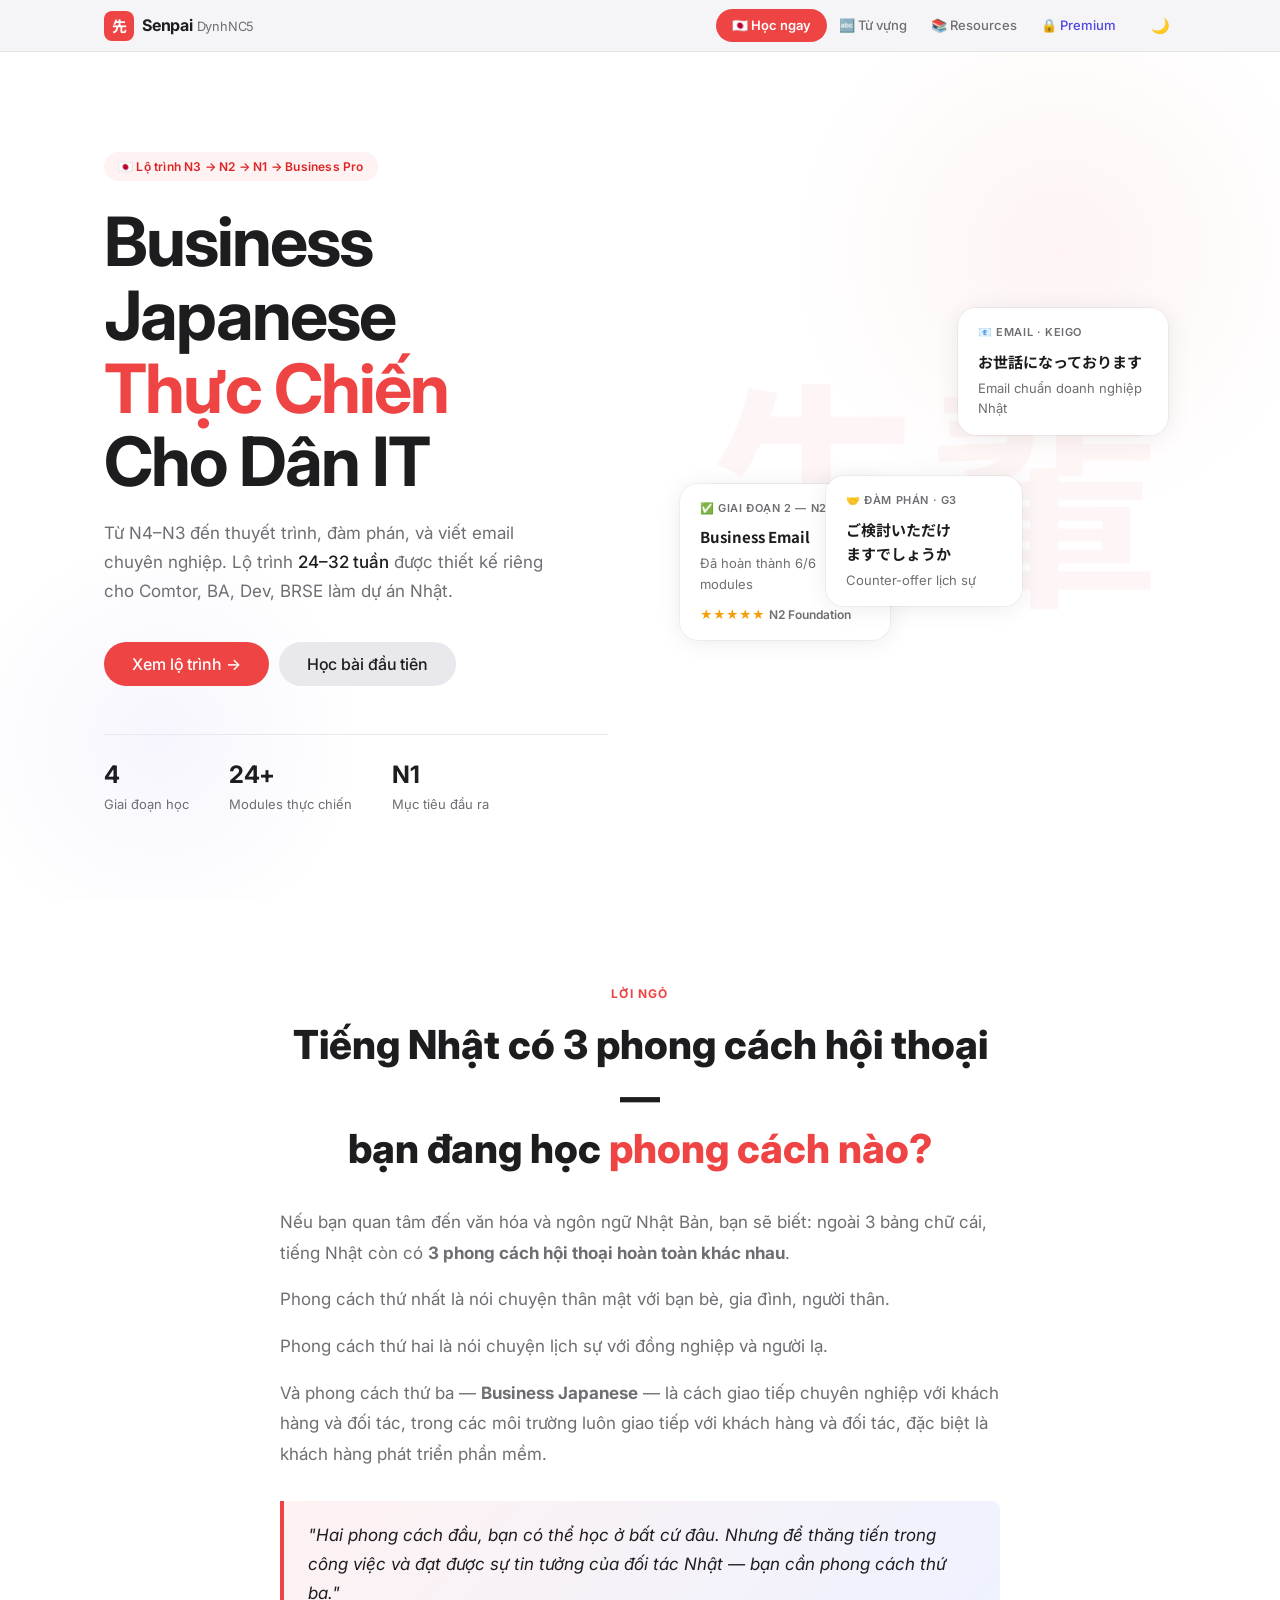
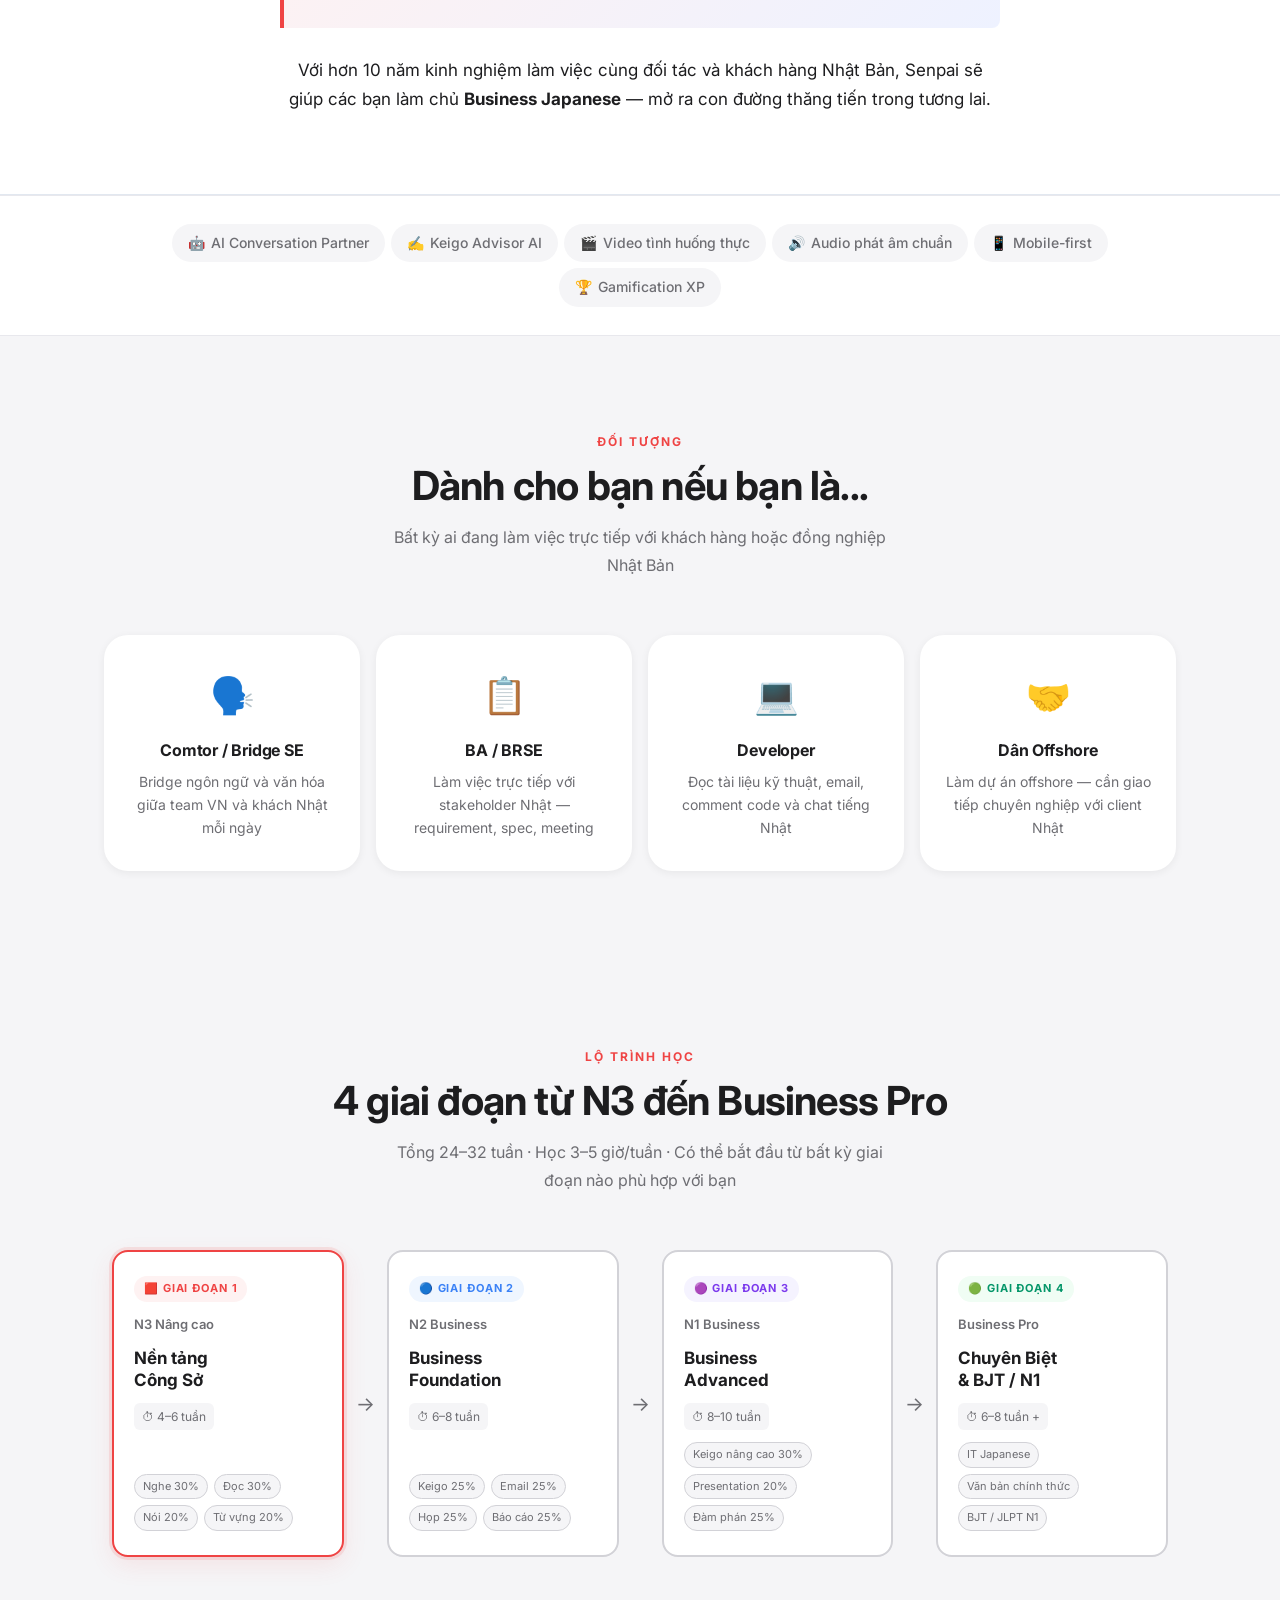
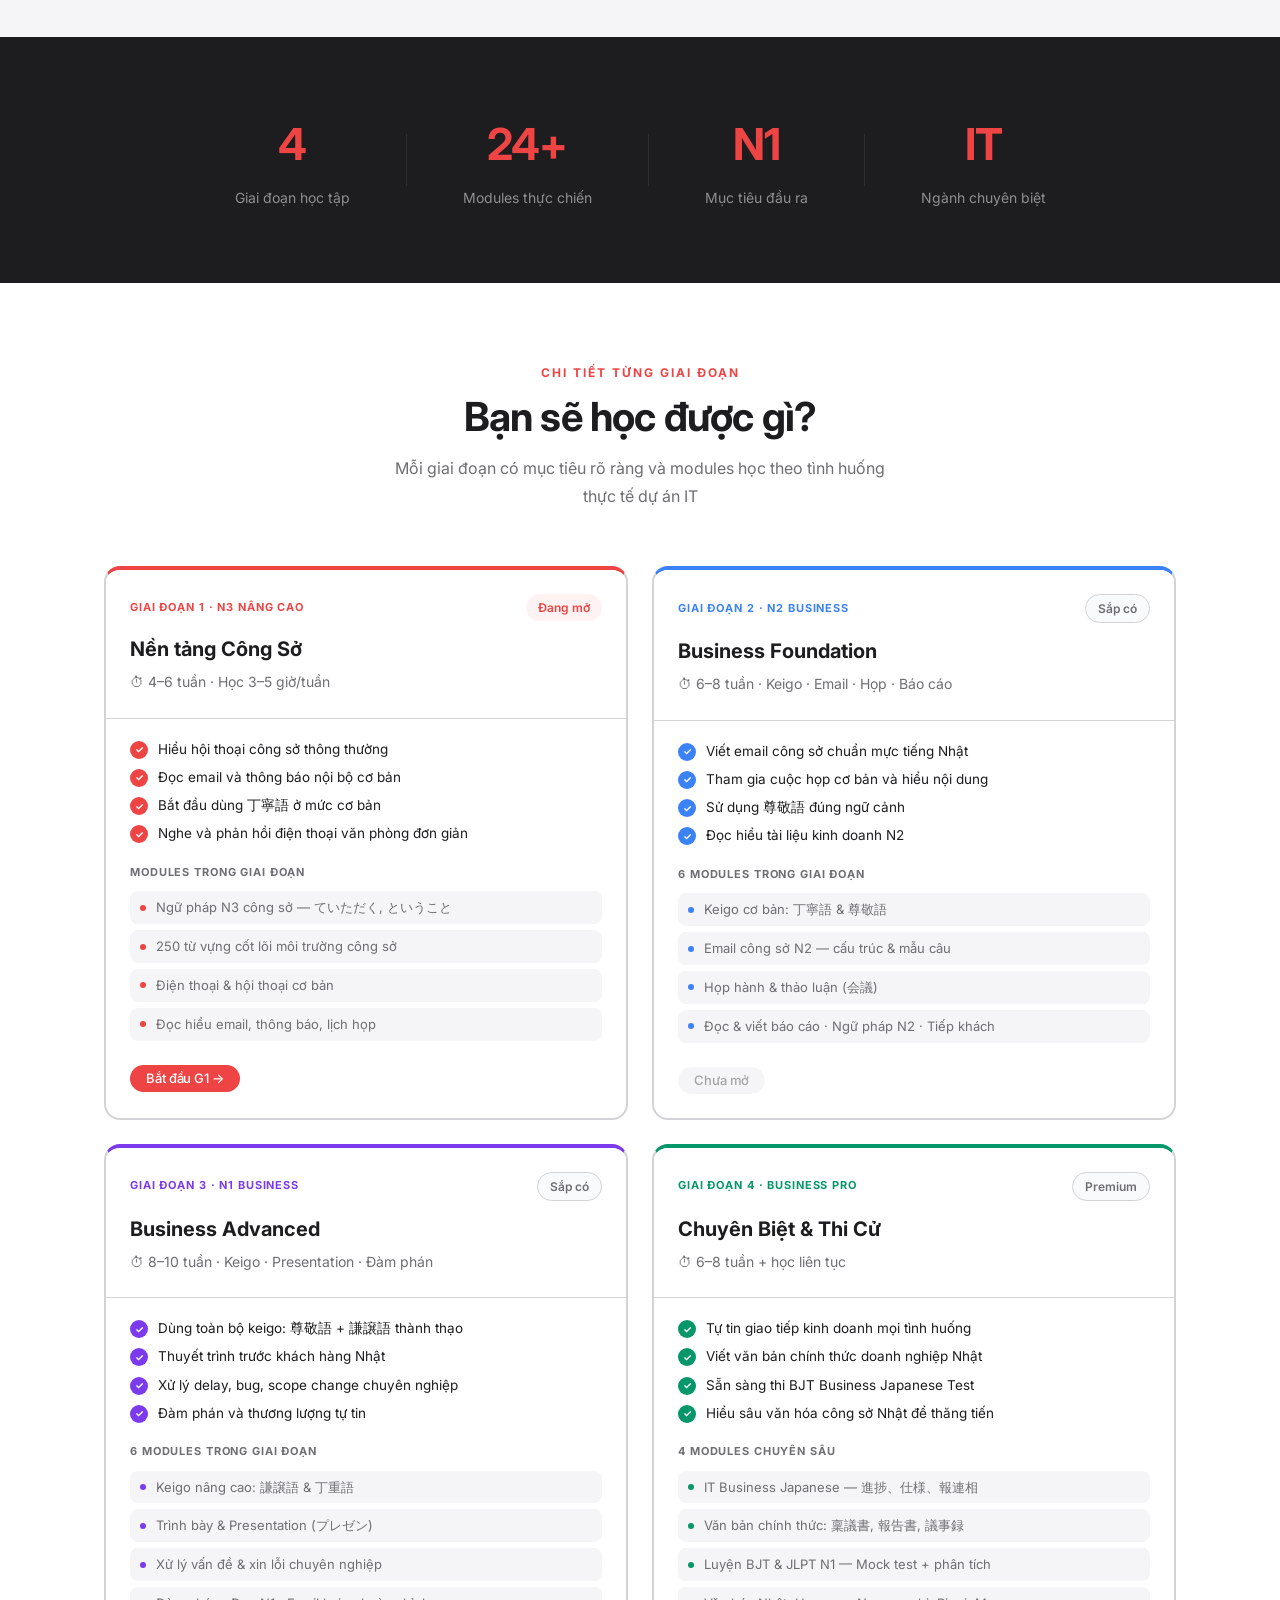
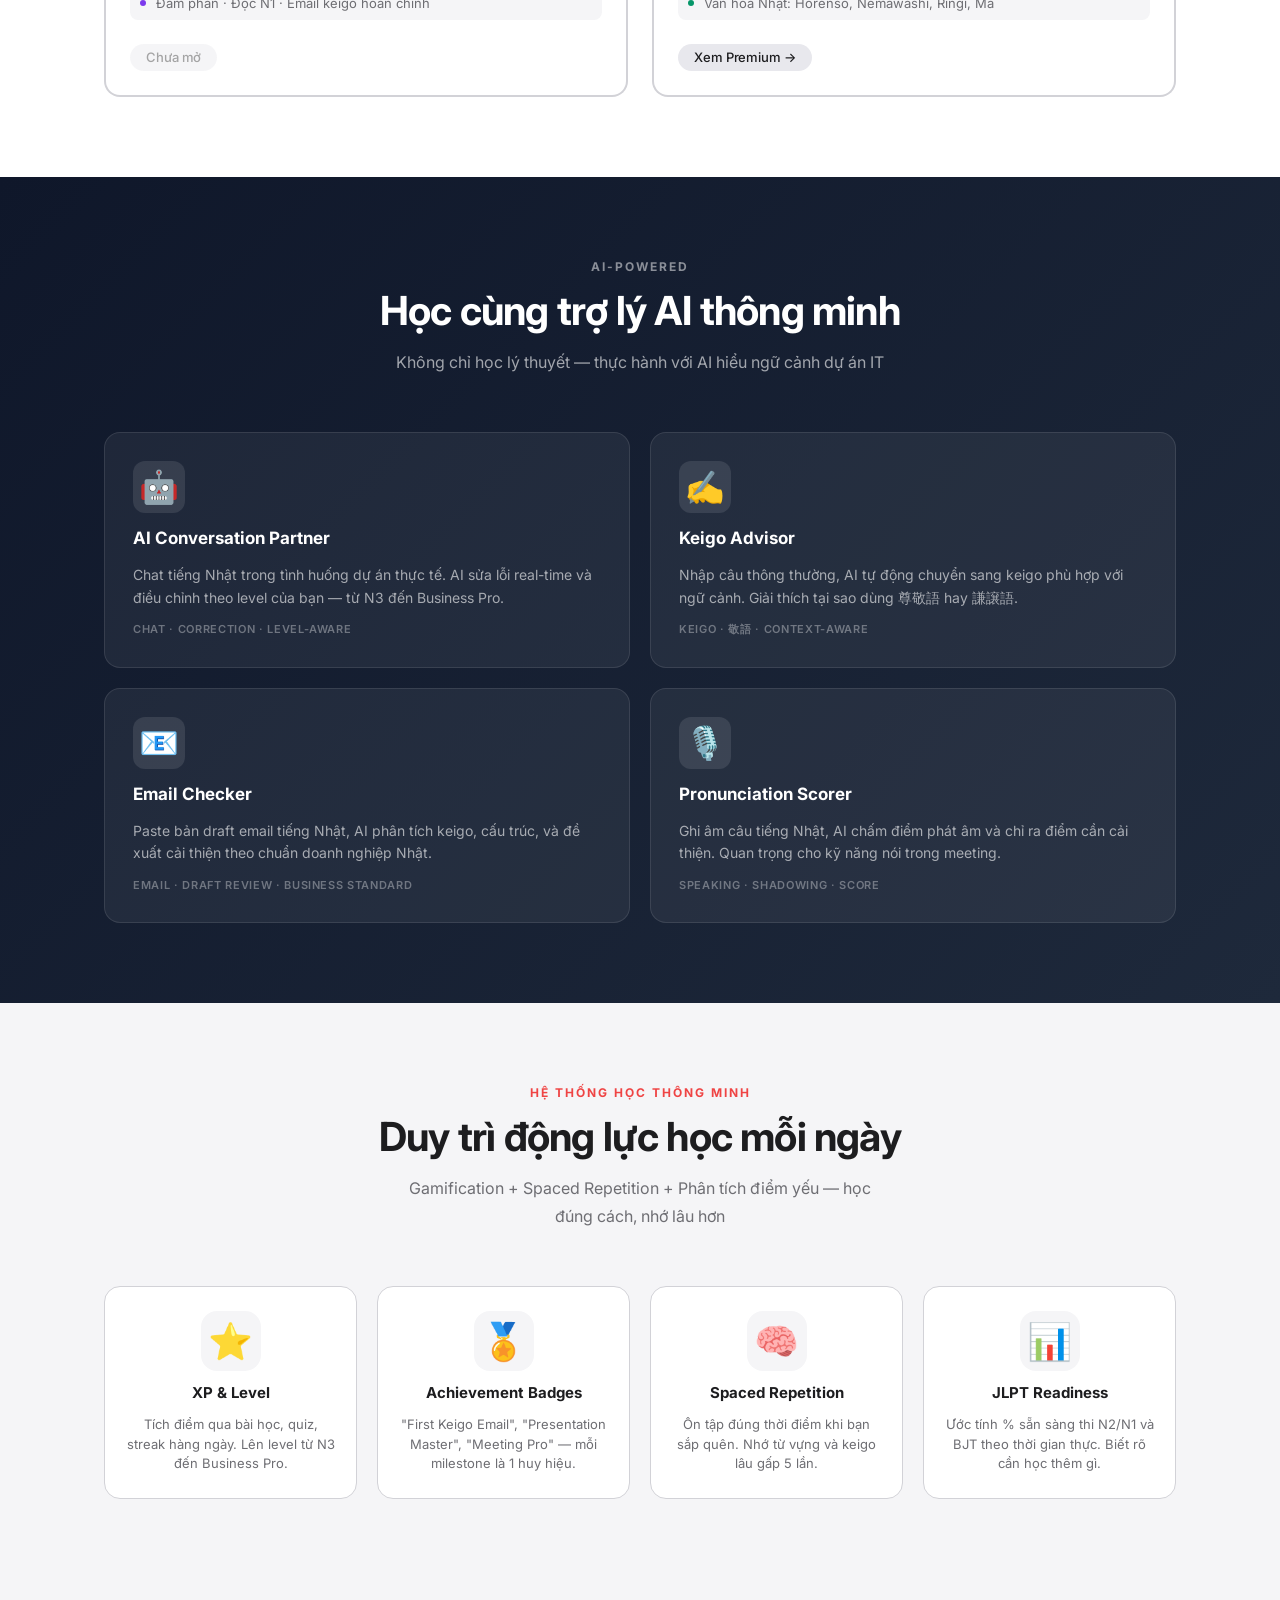
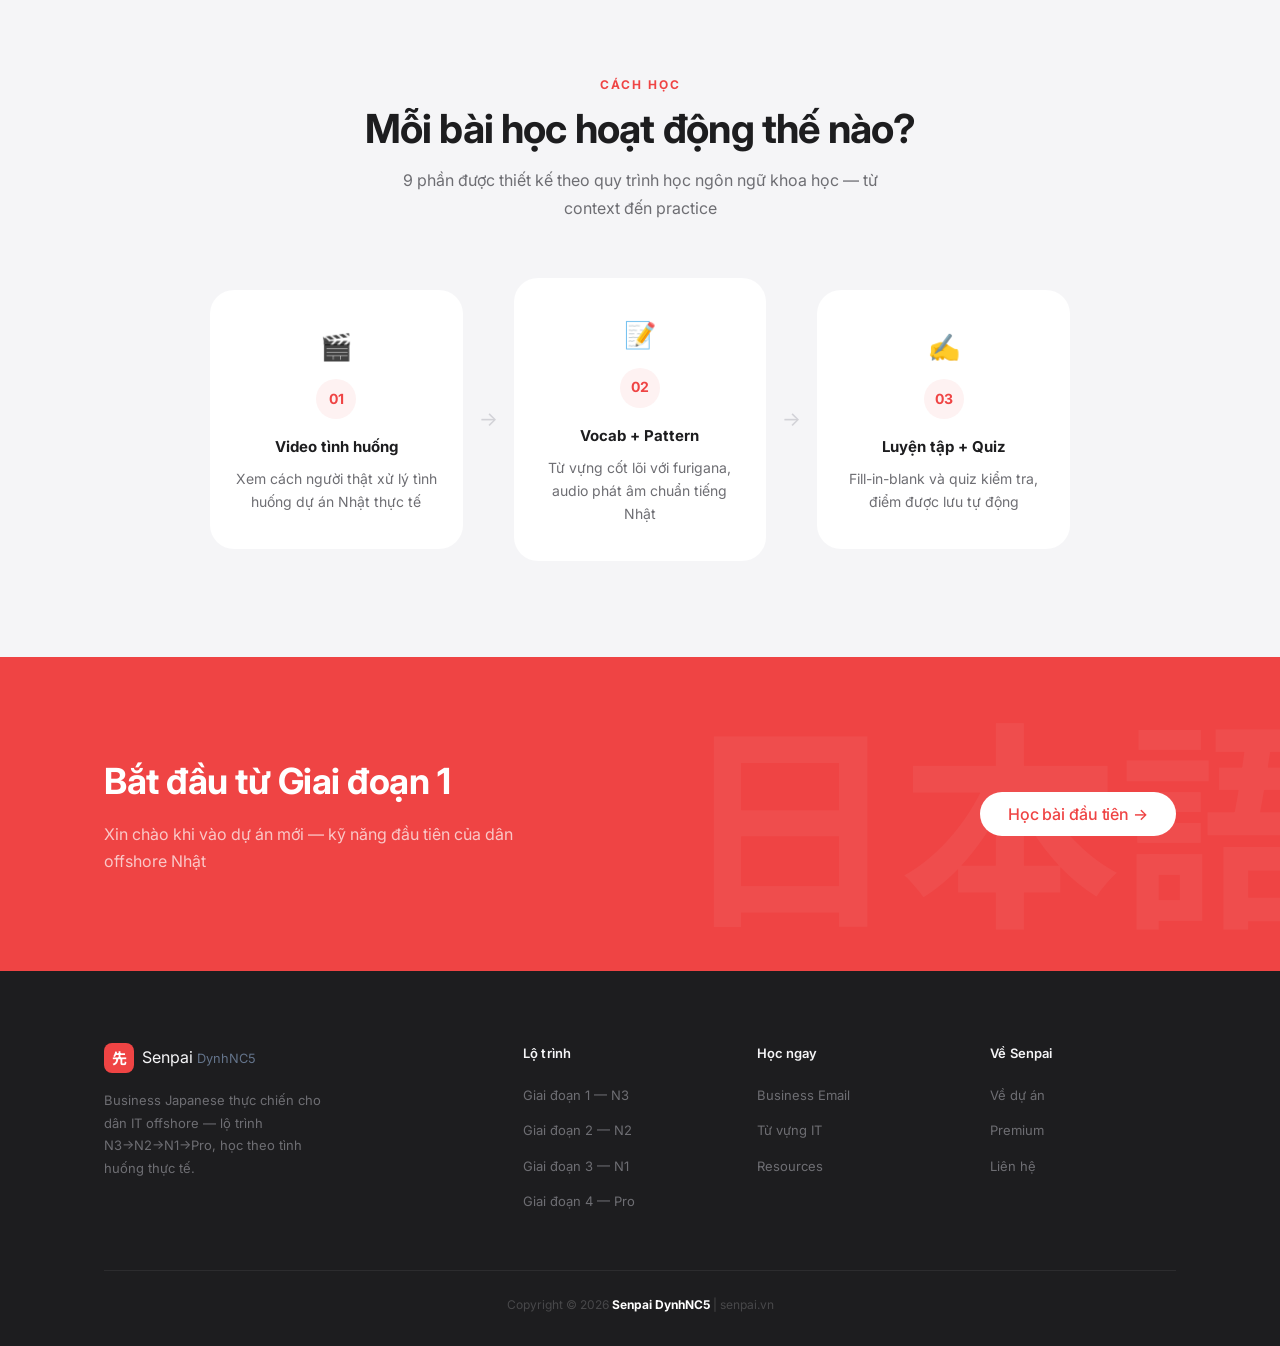
==== index.html @ e31216af "1st deploy 1st deploy" ====
<!DOCTYPE html>
<html lang="vi" data-theme="light">
<head>
  <meta charset="UTF-8">
  <meta name="viewport" content="width=device-width, initial-scale=1.0">
  <title>Senpai — Tiếng Nhật Thực Chiến cho Dân IT</title>
  <meta name="description" content="Học tiếng Nhật theo tình huống thực tế trong dự án offshore. Lộ trình N3→N2→N1→Business Pro dành cho Comtor, BA, Dev, BRSE.">
  <link rel="preconnect" href="https://fonts.googleapis.com">
  <link rel="preconnect" href="https://fonts.gstatic.com" crossorigin>
  <link href="https://fonts.googleapis.com/css2?family=Inter:wght@300;400;500;600;700;800&family=Noto+Sans+JP:wght@300;400;500;700&display=swap" rel="stylesheet">
  <link rel="stylesheet" href="assets/css/main.css">
  <link rel="stylesheet" href="assets/css/components.css">
  <style>
    /* ── ROADMAP SECTION ── */
    .roadmap { padding: 80px 0; background: var(--color-background); }

    .roadmap-path {
      display: flex;
      align-items: stretch;
      gap: 0;
      margin-top: 48px;
      position: relative;
    }

    .roadmap-stage {
      flex: 1;
      position: relative;
      cursor: pointer;
    }

    .roadmap-stage__inner {
      background: var(--color-surface);
      border: 2px solid var(--color-border, #E2E8F0);
      border-radius: 16px;
      padding: 24px 20px;
      height: 100%;
      display: flex;
      flex-direction: column;
      gap: 12px;
      transition: transform 0.2s, box-shadow 0.2s, border-color 0.2s;
      margin: 0 8px;
    }

    .roadmap-stage--active .roadmap-stage__inner {
      border-color: var(--color-primary);
      box-shadow: 0 0 0 3px rgba(239,68,68,0.12), 0 8px 24px rgba(239,68,68,0.1);
    }

    .roadmap-stage--locked .roadmap-stage__inner {
      background: #FAFAFA;
      opacity: 0.75;
    }

    .roadmap-stage__inner:hover {
      transform: translateY(-4px);
      box-shadow: 0 12px 32px rgba(0,0,0,0.1);
    }

    .roadmap-stage__badge {
      display: inline-flex;
      align-items: center;
      gap: 6px;
      font-size: 11px;
      font-weight: 700;
      text-transform: uppercase;
      letter-spacing: 0.08em;
      padding: 4px 10px;
      border-radius: 999px;
      width: fit-content;
    }

    .roadmap-stage--active .roadmap-stage__badge { background: #FEF2F2; color: var(--color-primary); }
    .roadmap-stage--n2 .roadmap-stage__badge    { background: #EFF6FF; color: #3B82F6; }
    .roadmap-stage--n1 .roadmap-stage__badge    { background: #F5F3FF; color: #7C3AED; }
    .roadmap-stage--pro .roadmap-stage__badge   { background: #F0FDF4; color: #059669; }

    .roadmap-stage__level {
      font-size: 13px;
      font-weight: 600;
      color: var(--color-text-muted);
    }

    .roadmap-stage__title {
      font-size: 17px;
      font-weight: 700;
      color: var(--color-text);
      line-height: 1.3;
    }

    .roadmap-stage__duration {
      font-size: 12px;
      color: var(--color-text-muted);
      background: var(--color-background);
      border-radius: 6px;
      padding: 4px 8px;
      width: fit-content;
    }

    .roadmap-stage__skills {
      display: flex;
      flex-wrap: wrap;
      gap: 6px;
      margin-top: auto;
    }

    .skill-tag {
      font-size: 11px;
      padding: 3px 8px;
      border-radius: 999px;
      background: var(--color-background);
      color: var(--color-text-muted);
      border: 1px solid var(--color-border, #E2E8F0);
    }

    .roadmap-arrow {
      display: flex;
      align-items: center;
      justify-content: center;
      font-size: 20px;
      color: var(--color-text-muted);
      flex-shrink: 0;
      padding: 0 4px;
      align-self: center;
    }

    @media (max-width: 768px) {
      .roadmap-path { flex-direction: column; }
      .roadmap-stage__inner { margin: 0; }
      .roadmap-arrow { transform: rotate(90deg); padding: 4px 0; }
    }

    /* ── STAGES DETAIL SECTION ── */
    .stages { padding: 80px 0; background: var(--color-surface); }

    .stages-grid {
      display: grid;
      grid-template-columns: repeat(2, 1fr);
      gap: 24px;
      margin-top: 48px;
    }

    @media (max-width: 900px) { .stages-grid { grid-template-columns: 1fr; } }

    .stage-card {
      border: 2px solid var(--color-border, #E2E8F0);
      border-radius: 16px;
      overflow: hidden;
      transition: transform 0.2s, box-shadow 0.2s;
    }

    .stage-card:hover {
      transform: translateY(-4px);
      box-shadow: 0 12px 32px rgba(0,0,0,0.08);
    }

    .stage-card--1 { border-top: 4px solid var(--color-primary); }
    .stage-card--2 { border-top: 4px solid #3B82F6; }
    .stage-card--3 { border-top: 4px solid #7C3AED; }
    .stage-card--4 { border-top: 4px solid #059669; }

    .stage-card__head {
      padding: 24px;
      background: var(--color-surface);
      border-bottom: 1px solid var(--color-border, #F1F5F9);
    }

    .stage-card__meta {
      display: flex;
      align-items: center;
      justify-content: space-between;
      margin-bottom: 12px;
    }

    .stage-label {
      font-size: 11px;
      font-weight: 700;
      text-transform: uppercase;
      letter-spacing: 0.08em;
    }

    .stage-card--1 .stage-label { color: var(--color-primary); }
    .stage-card--2 .stage-label { color: #3B82F6; }
    .stage-card--3 .stage-label { color: #7C3AED; }
    .stage-card--4 .stage-label { color: #059669; }

    .stage-card__title {
      font-size: 20px;
      font-weight: 700;
      color: var(--color-text);
      margin-bottom: 6px;
    }

    .stage-card__subtitle {
      font-size: 14px;
      color: var(--color-text-muted);
    }

    .stage-card__body { padding: 20px 24px 24px; }

    .stage-goals {
      display: flex;
      flex-direction: column;
      gap: 8px;
      margin-bottom: 20px;
    }

    .stage-goal {
      display: flex;
      align-items: flex-start;
      gap: 10px;
      font-size: 13.5px;
      color: var(--color-text);
      line-height: 1.5;
    }

    .stage-goal__check {
      flex-shrink: 0;
      width: 18px;
      height: 18px;
      border-radius: 50%;
      display: flex;
      align-items: center;
      justify-content: center;
      font-size: 10px;
      font-weight: 700;
      color: #fff;
      margin-top: 2px;
    }

    .stage-card--1 .stage-goal__check { background: var(--color-primary); }
    .stage-card--2 .stage-goal__check { background: #3B82F6; }
    .stage-card--3 .stage-goal__check { background: #7C3AED; }
    .stage-card--4 .stage-goal__check { background: #059669; }

    .stage-modules-title {
      font-size: 11px;
      font-weight: 700;
      text-transform: uppercase;
      letter-spacing: 0.08em;
      color: var(--color-text-muted);
      margin-bottom: 10px;
    }

    .stage-modules-list {
      display: flex;
      flex-direction: column;
      gap: 6px;
    }

    .stage-module-item {
      display: flex;
      align-items: center;
      gap: 10px;
      font-size: 13px;
      color: var(--color-text-muted);
      padding: 6px 10px;
      background: var(--color-background);
      border-radius: 8px;
    }

    .stage-module-item__dot {
      width: 6px;
      height: 6px;
      border-radius: 50%;
      flex-shrink: 0;
    }

    .stage-card--1 .stage-module-item__dot { background: var(--color-primary); }
    .stage-card--2 .stage-module-item__dot { background: #3B82F6; }
    .stage-card--3 .stage-module-item__dot { background: #7C3AED; }
    .stage-card--4 .stage-module-item__dot { background: #059669; }

    .stage-card__footer {
      padding: 0 24px 24px;
      display: flex;
      align-items: center;
      justify-content: space-between;
    }

    .stage-status-pill {
      font-size: 12px;
      font-weight: 600;
      padding: 4px 12px;
      border-radius: 999px;
    }

    .stage-status-pill--active { background: #FEF2F2; color: var(--color-primary); }
    .stage-status-pill--soon   { background: #F8FAFC; color: var(--color-text-muted); border: 1px solid var(--color-border, #E2E8F0); }

    /* ── AI FEATURES SECTION ── */
    .ai-features { padding: 80px 0; background: linear-gradient(135deg, #0F172A 0%, #1E293B 100%); color: #fff; }

    .ai-features .section__eyebrow { color: rgba(255,255,255,0.5); }
    .ai-features .section__title   { color: #fff; }
    .ai-features .section__subtitle { color: rgba(255,255,255,0.6); }

    .ai-grid {
      display: grid;
      grid-template-columns: repeat(2, 1fr);
      gap: 20px;
      margin-top: 48px;
    }

    @media (max-width: 600px) { .ai-grid { grid-template-columns: 1fr; } }

    .ai-card {
      background: rgba(255,255,255,0.06);
      border: 1px solid rgba(255,255,255,0.1);
      border-radius: 16px;
      padding: 28px;
      display: flex;
      flex-direction: column;
      gap: 12px;
      transition: background 0.2s, transform 0.2s;
    }

    .ai-card:hover {
      background: rgba(255,255,255,0.1);
      transform: translateY(-4px);
    }

    .ai-card__icon {
      font-size: 32px;
      width: 52px;
      height: 52px;
      background: rgba(255,255,255,0.1);
      border-radius: 12px;
      display: flex;
      align-items: center;
      justify-content: center;
    }

    .ai-card__title {
      font-size: 17px;
      font-weight: 700;
      color: #fff;
    }

    .ai-card__desc {
      font-size: 14px;
      color: rgba(255,255,255,0.6);
      line-height: 1.6;
    }

    .ai-card__tag {
      font-size: 11px;
      font-weight: 600;
      letter-spacing: 0.06em;
      text-transform: uppercase;
      color: rgba(255,255,255,0.35);
    }

    /* ── GAMIFICATION SECTION ── */
    .gamification { padding: 80px 0; background: var(--color-background); }

    .gamification-grid {
      display: grid;
      grid-template-columns: repeat(4, 1fr);
      gap: 20px;
      margin-top: 48px;
    }

    @media (max-width: 900px) { .gamification-grid { grid-template-columns: repeat(2, 1fr); } }
    @media (max-width: 500px) { .gamification-grid { grid-template-columns: 1fr; } }

    .gamif-card {
      background: var(--color-surface);
      border: 1.5px solid var(--color-border, #E2E8F0);
      border-radius: 16px;
      padding: 24px 20px;
      text-align: center;
      display: flex;
      flex-direction: column;
      align-items: center;
      gap: 10px;
      transition: transform 0.2s, box-shadow 0.2s;
    }

    .gamif-card:hover {
      transform: translateY(-4px);
      box-shadow: 0 8px 24px rgba(0,0,0,0.08);
    }

    .gamif-card__icon {
      font-size: 36px;
      width: 60px;
      height: 60px;
      border-radius: 16px;
      display: flex;
      align-items: center;
      justify-content: center;
      background: var(--color-background);
    }

    .gamif-card__title {
      font-size: 15px;
      font-weight: 700;
      color: var(--color-text);
    }

    .gamif-card__desc {
      font-size: 13px;
      color: var(--color-text-muted);
      line-height: 1.5;
    }
  </style>
</head>
<body>

<!-- ── NAVBAR ── -->
<nav class="navbar">
  <div class="container">
    <a href="index.html" class="navbar__brand">
      <span class="brand-icon">先</span>
      <span class="brand-name">Senpai <span style="font-weight:400; color:var(--color-text-muted); font-size:0.8em">DynhNC5</span></span>
    </a>
    <ul class="navbar__links">
      <li><a href="japanese/index.html" class="link--cta">🇯🇵 Học ngay</a></li>
      <li><a href="japanese/vocabulary/index.html">🔤 Từ vựng</a></li>
      <li><a href="#">📚 Resources</a></li>
      <li><a href="#" class="link--premium">🔒 Premium</a></li>
    </ul>
    <div class="navbar__right">
      <button class="theme-toggle" aria-label="Đổi giao diện">🌙</button>
    </div>
    <button class="navbar__toggle" aria-label="Menu">☰</button>
  </div>
</nav>

<!-- ── HERO ── -->
<section class="hero">
  <div class="container">
    <div class="hero__content">
      <div class="hero__badge">🇯🇵 Lộ trình N3 → N2 → N1 → Business Pro</div>
      <h1 class="hero__title">
        Business Japanese<br>
        <span class="highlight">Thực Chiến</span><br>
        Cho Dân IT
      </h1>
      <p class="hero__subtitle">
        Từ N4–N3 đến thuyết trình, đàm phán, và viết email chuyên nghiệp.
        Lộ trình <strong>24–32 tuần</strong> được thiết kế riêng cho
        Comtor, BA, Dev, BRSE làm dự án Nhật.
      </p>
      <div class="hero__actions">
        <a href="#roadmap" class="btn btn--primary btn--lg">
          Xem lộ trình →
        </a>
        <a href="japanese/stage2/email/lesson-01.html" class="btn btn--ghost btn--lg">
          Học bài đầu tiên
        </a>
      </div>
      <div class="hero__stats">
        <div class="stat">
          <span class="stat__number">4</span>
          <span class="stat__label">Giai đoạn học</span>
        </div>
        <div class="stat">
          <span class="stat__number">24+</span>
          <span class="stat__label">Modules thực chiến</span>
        </div>
        <div class="stat">
          <span class="stat__number">N1</span>
          <span class="stat__label">Mục tiêu đầu ra</span>
        </div>
      </div>
    </div>

    <div class="hero__visual" aria-hidden="true">
      <div class="hero__kanji">先輩</div>

      <div class="hero__card hero__card--a">
        <div class="card-preview__tag">📧 Email · Keigo</div>
        <div class="card-preview__title">お世話になっております</div>
        <div class="card-preview__sub">Email chuẩn doanh nghiệp Nhật</div>
      </div>

      <div class="hero__card hero__card--b">
        <div class="card-preview__tag">✅ Giai đoạn 2 — N2</div>
        <div class="card-preview__title">Business Email</div>
        <div class="card-preview__sub">Đã hoàn thành 6/6 modules</div>
        <div class="card-preview__score">
          <span class="score-star">★★★★★</span>
          <span class="score-label">N2 Foundation</span>
        </div>
      </div>

      <div class="hero__card hero__card--c">
        <div class="card-preview__tag">🤝 Đàm phán · G3</div>
        <div class="card-preview__title">ご検討いただけ<br>ますでしょうか</div>
        <div class="card-preview__sub">Counter-offer lịch sự</div>
      </div>
    </div>
  </div>
</section>

<!-- ── LỜI NGỎ ── -->
<section class="intro">
  <div class="container">
    <div class="intro__content reveal">
      <div class="intro__label">Lời ngỏ</div>
      <h2 class="intro__title">
        Tiếng Nhật có 3 phong cách hội thoại —<br>
        bạn đang học <em>phong cách nào?</em>
      </h2>

      <div class="intro__body">
        <p>
          Nếu bạn quan tâm đến văn hóa và ngôn ngữ Nhật Bản, bạn sẽ biết:
          ngoài 3 bảng chữ cái, tiếng Nhật còn có <strong>3 phong cách hội thoại
          hoàn toàn khác nhau</strong>.
        </p>
        <p>Phong cách thứ nhất là nói chuyện thân mật với bạn bè, gia đình, người thân.</p>
        <p>Phong cách thứ hai là nói chuyện lịch sự với đồng nghiệp và người lạ.</p>
        <p>Và phong cách thứ ba — <strong>Business Japanese</strong> — là cách giao tiếp
          chuyên nghiệp với khách hàng và đối tác, trong các môi trường luôn giao tiếp
          với khách hàng và đối tác, đặc biệt là khách hàng phát triển phần mềm.</p>
      </div>

      <blockquote class="intro__quote">
        "Hai phong cách đầu, bạn có thể học ở bất cứ đâu. Nhưng để thăng tiến
        trong công việc và đạt được sự tin tưởng của đối tác Nhật —
        bạn cần phong cách thứ ba."
      </blockquote>

      <p class="intro__cta-text">
        Với hơn 10 năm kinh nghiệm làm việc cùng đối tác và khách hàng Nhật Bản,
        Senpai sẽ giúp các bạn làm chủ
        <strong>Business Japanese</strong> — mở ra con đường thăng tiến trong tương lai.
      </p>
    </div>
  </div>
</section>

<!-- ── FEATURE STRIP ── -->
<div class="features-strip">
  <div class="container">
    <div class="features-list">
      <span class="feature-pill"><span class="feature-pill__icon">🤖</span> AI Conversation Partner</span>
      <span class="feature-pill"><span class="feature-pill__icon">✍️</span> Keigo Advisor AI</span>
      <span class="feature-pill"><span class="feature-pill__icon">🎬</span> Video tình huống thực</span>
      <span class="feature-pill"><span class="feature-pill__icon">🔊</span> Audio phát âm chuẩn</span>
      <span class="feature-pill"><span class="feature-pill__icon">📱</span> Mobile-first</span>
      <span class="feature-pill"><span class="feature-pill__icon">🏆</span> Gamification XP</span>
    </div>
  </div>
</div>

<!-- ── FOR WHOM ── -->
<section class="for-whom">
  <div class="container">
    <div class="section__header">
      <div class="section__eyebrow">Đối tượng</div>
      <h2 class="section__title">Dành cho bạn nếu bạn là...</h2>
      <p class="section__subtitle">Bất kỳ ai đang làm việc trực tiếp với khách hàng hoặc đồng nghiệp Nhật Bản</p>
    </div>
    <div class="roles-grid">
      <div class="role-card reveal">
        <span class="role-card__icon">🗣️</span>
        <div class="role-card__title">Comtor / Bridge SE</div>
        <div class="role-card__desc">Bridge ngôn ngữ và văn hóa giữa team VN và khách Nhật mỗi ngày</div>
      </div>
      <div class="role-card reveal d1">
        <span class="role-card__icon">📋</span>
        <div class="role-card__title">BA / BRSE</div>
        <div class="role-card__desc">Làm việc trực tiếp với stakeholder Nhật — requirement, spec, meeting</div>
      </div>
      <div class="role-card reveal d2">
        <span class="role-card__icon">💻</span>
        <div class="role-card__title">Developer</div>
        <div class="role-card__desc">Đọc tài liệu kỹ thuật, email, comment code và chat tiếng Nhật</div>
      </div>
      <div class="role-card reveal d3">
        <span class="role-card__icon">🤝</span>
        <div class="role-card__title">Dân Offshore</div>
        <div class="role-card__desc">Làm dự án offshore — cần giao tiếp chuyên nghiệp với client Nhật</div>
      </div>
    </div>
  </div>
</section>

<!-- ── ROADMAP OVERVIEW ── -->
<section class="roadmap" id="roadmap">
  <div class="container">
    <div class="section__header">
      <div class="section__eyebrow">Lộ trình học</div>
      <h2 class="section__title">4 giai đoạn từ N3 đến Business Pro</h2>
      <p class="section__subtitle">Tổng 24–32 tuần · Học 3–5 giờ/tuần · Có thể bắt đầu từ bất kỳ giai đoạn nào phù hợp với bạn</p>
    </div>

    <div class="roadmap-path">
      <!-- Stage 1 -->
      <div class="roadmap-stage roadmap-stage--active reveal">
        <div class="roadmap-stage__inner">
          <span class="roadmap-stage__badge">🟥 Giai đoạn 1</span>
          <div class="roadmap-stage__level">N3 Nâng cao</div>
          <div class="roadmap-stage__title">Nền tảng<br>Công Sở</div>
          <div class="roadmap-stage__duration">⏱ 4–6 tuần</div>
          <div class="roadmap-stage__skills">
            <span class="skill-tag">Nghe 30%</span>
            <span class="skill-tag">Đọc 30%</span>
            <span class="skill-tag">Nói 20%</span>
            <span class="skill-tag">Từ vựng 20%</span>
          </div>
        </div>
      </div>

      <div class="roadmap-arrow">→</div>

      <!-- Stage 2 -->
      <div class="roadmap-stage roadmap-stage--n2 reveal d1">
        <div class="roadmap-stage__inner">
          <span class="roadmap-stage__badge">🔵 Giai đoạn 2</span>
          <div class="roadmap-stage__level">N2 Business</div>
          <div class="roadmap-stage__title">Business<br>Foundation</div>
          <div class="roadmap-stage__duration">⏱ 6–8 tuần</div>
          <div class="roadmap-stage__skills">
            <span class="skill-tag">Keigo 25%</span>
            <span class="skill-tag">Email 25%</span>
            <span class="skill-tag">Họp 25%</span>
            <span class="skill-tag">Báo cáo 25%</span>
          </div>
        </div>
      </div>

      <div class="roadmap-arrow">→</div>

      <!-- Stage 3 -->
      <div class="roadmap-stage roadmap-stage--n1 reveal d2">
        <div class="roadmap-stage__inner">
          <span class="roadmap-stage__badge">🟣 Giai đoạn 3</span>
          <div class="roadmap-stage__level">N1 Business</div>
          <div class="roadmap-stage__title">Business<br>Advanced</div>
          <div class="roadmap-stage__duration">⏱ 8–10 tuần</div>
          <div class="roadmap-stage__skills">
            <span class="skill-tag">Keigo nâng cao 30%</span>
            <span class="skill-tag">Presentation 20%</span>
            <span class="skill-tag">Đàm phán 25%</span>
          </div>
        </div>
      </div>

      <div class="roadmap-arrow">→</div>

      <!-- Stage 4 -->
      <div class="roadmap-stage roadmap-stage--pro reveal d3">
        <div class="roadmap-stage__inner">
          <span class="roadmap-stage__badge">🟢 Giai đoạn 4</span>
          <div class="roadmap-stage__level">Business Pro</div>
          <div class="roadmap-stage__title">Chuyên Biệt<br>& BJT / N1</div>
          <div class="roadmap-stage__duration">⏱ 6–8 tuần +</div>
          <div class="roadmap-stage__skills">
            <span class="skill-tag">IT Japanese</span>
            <span class="skill-tag">Văn bản chính thức</span>
            <span class="skill-tag">BJT / JLPT N1</span>
          </div>
        </div>
      </div>
    </div>
  </div>
</section>

<!-- ── STATS STRIP ── -->
<div class="callout-strip">
  <div class="container">
    <div class="callout-stat">
      <span class="callout-stat__num">4</span>
      <span class="callout-stat__label">Giai đoạn học tập</span>
    </div>
    <div class="callout-divider"></div>
    <div class="callout-stat">
      <span class="callout-stat__num">24+</span>
      <span class="callout-stat__label">Modules thực chiến</span>
    </div>
    <div class="callout-divider"></div>
    <div class="callout-stat">
      <span class="callout-stat__num">N1</span>
      <span class="callout-stat__label">Mục tiêu đầu ra</span>
    </div>
    <div class="callout-divider"></div>
    <div class="callout-stat">
      <span class="callout-stat__num">IT</span>
      <span class="callout-stat__label">Ngành chuyên biệt</span>
    </div>
  </div>
</div>

<!-- ── STAGES DETAIL ── -->
<section class="stages" id="modules">
  <div class="container">
    <div class="section__header">
      <div class="section__eyebrow">Chi tiết từng giai đoạn</div>
      <h2 class="section__title">Bạn sẽ học được gì?</h2>
      <p class="section__subtitle">Mỗi giai đoạn có mục tiêu rõ ràng và modules học theo tình huống thực tế dự án IT</p>
    </div>

    <div class="stages-grid">

      <!-- Stage 1 -->
      <div class="stage-card stage-card--1 reveal">
        <div class="stage-card__head">
          <div class="stage-card__meta">
            <span class="stage-label">Giai đoạn 1 · N3 Nâng cao</span>
            <span class="stage-status-pill stage-status-pill--active">Đang mở</span>
          </div>
          <div class="stage-card__title">Nền tảng Công Sở</div>
          <div class="stage-card__subtitle">⏱ 4–6 tuần · Học 3–5 giờ/tuần</div>
        </div>
        <div class="stage-card__body">
          <div class="stage-goals">
            <div class="stage-goal">
              <span class="stage-goal__check">✓</span>
              Hiểu hội thoại công sở thông thường
            </div>
            <div class="stage-goal">
              <span class="stage-goal__check">✓</span>
              Đọc email và thông báo nội bộ cơ bản
            </div>
            <div class="stage-goal">
              <span class="stage-goal__check">✓</span>
              Bắt đầu dùng 丁寧語 ở mức cơ bản
            </div>
            <div class="stage-goal">
              <span class="stage-goal__check">✓</span>
              Nghe và phản hồi điện thoại văn phòng đơn giản
            </div>
          </div>
          <div class="stage-modules-title">Modules trong giai đoạn</div>
          <div class="stage-modules-list">
            <div class="stage-module-item">
              <span class="stage-module-item__dot"></span>
              Ngữ pháp N3 công sở — ていただく, ということ
            </div>
            <div class="stage-module-item">
              <span class="stage-module-item__dot"></span>
              250 từ vựng cốt lõi môi trường công sở
            </div>
            <div class="stage-module-item">
              <span class="stage-module-item__dot"></span>
              Điện thoại & hội thoại cơ bản
            </div>
            <div class="stage-module-item">
              <span class="stage-module-item__dot"></span>
              Đọc hiểu email, thông báo, lịch họp
            </div>
          </div>
        </div>
        <div class="stage-card__footer">
          <a href="japanese/stage2/email/lesson-01.html" class="btn btn--primary btn--sm">Bắt đầu G1 →</a>
        </div>
      </div>

      <!-- Stage 2 -->
      <div class="stage-card stage-card--2 reveal d1">
        <div class="stage-card__head">
          <div class="stage-card__meta">
            <span class="stage-label">Giai đoạn 2 · N2 Business</span>
            <span class="stage-status-pill stage-status-pill--soon">Sắp có</span>
          </div>
          <div class="stage-card__title">Business Foundation</div>
          <div class="stage-card__subtitle">⏱ 6–8 tuần · Keigo · Email · Họp · Báo cáo</div>
        </div>
        <div class="stage-card__body">
          <div class="stage-goals">
            <div class="stage-goal">
              <span class="stage-goal__check">✓</span>
              Viết email công sở chuẩn mực tiếng Nhật
            </div>
            <div class="stage-goal">
              <span class="stage-goal__check">✓</span>
              Tham gia cuộc họp cơ bản và hiểu nội dung
            </div>
            <div class="stage-goal">
              <span class="stage-goal__check">✓</span>
              Sử dụng 尊敬語 đúng ngữ cảnh
            </div>
            <div class="stage-goal">
              <span class="stage-goal__check">✓</span>
              Đọc hiểu tài liệu kinh doanh N2
            </div>
          </div>
          <div class="stage-modules-title">6 Modules trong giai đoạn</div>
          <div class="stage-modules-list">
            <div class="stage-module-item">
              <span class="stage-module-item__dot"></span>
              Keigo cơ bản: 丁寧語 & 尊敬語
            </div>
            <div class="stage-module-item">
              <span class="stage-module-item__dot"></span>
              Email công sở N2 — cấu trúc & mẫu câu
            </div>
            <div class="stage-module-item">
              <span class="stage-module-item__dot"></span>
              Họp hành & thảo luận (会議)
            </div>
            <div class="stage-module-item">
              <span class="stage-module-item__dot"></span>
              Đọc & viết báo cáo · Ngữ pháp N2 · Tiếp khách
            </div>
          </div>
        </div>
        <div class="stage-card__footer">
          <button class="btn btn--ghost btn--sm" disabled>Chưa mở</button>
        </div>
      </div>

      <!-- Stage 3 -->
      <div class="stage-card stage-card--3 reveal">
        <div class="stage-card__head">
          <div class="stage-card__meta">
            <span class="stage-label">Giai đoạn 3 · N1 Business</span>
            <span class="stage-status-pill stage-status-pill--soon">Sắp có</span>
          </div>
          <div class="stage-card__title">Business Advanced</div>
          <div class="stage-card__subtitle">⏱ 8–10 tuần · Keigo · Presentation · Đàm phán</div>
        </div>
        <div class="stage-card__body">
          <div class="stage-goals">
            <div class="stage-goal">
              <span class="stage-goal__check">✓</span>
              Dùng toàn bộ keigo: 尊敬語 + 謙譲語 thành thạo
            </div>
            <div class="stage-goal">
              <span class="stage-goal__check">✓</span>
              Thuyết trình trước khách hàng Nhật
            </div>
            <div class="stage-goal">
              <span class="stage-goal__check">✓</span>
              Xử lý delay, bug, scope change chuyên nghiệp
            </div>
            <div class="stage-goal">
              <span class="stage-goal__check">✓</span>
              Đàm phán và thương lượng tự tin
            </div>
          </div>
          <div class="stage-modules-title">6 Modules trong giai đoạn</div>
          <div class="stage-modules-list">
            <div class="stage-module-item">
              <span class="stage-module-item__dot"></span>
              Keigo nâng cao: 謙譲語 & 丁重語
            </div>
            <div class="stage-module-item">
              <span class="stage-module-item__dot"></span>
              Trình bày & Presentation (プレゼン)
            </div>
            <div class="stage-module-item">
              <span class="stage-module-item__dot"></span>
              Xử lý vấn đề & xin lỗi chuyên nghiệp
            </div>
            <div class="stage-module-item">
              <span class="stage-module-item__dot"></span>
              Đàm phán · Đọc N1 · Email keigo hoàn chỉnh
            </div>
          </div>
        </div>
        <div class="stage-card__footer">
          <button class="btn btn--ghost btn--sm" disabled>Chưa mở</button>
        </div>
      </div>

      <!-- Stage 4 -->
      <div class="stage-card stage-card--4 reveal d1">
        <div class="stage-card__head">
          <div class="stage-card__meta">
            <span class="stage-label">Giai đoạn 4 · Business Pro</span>
            <span class="stage-status-pill stage-status-pill--soon">Premium</span>
          </div>
          <div class="stage-card__title">Chuyên Biệt & Thi Cử</div>
          <div class="stage-card__subtitle">⏱ 6–8 tuần + học liên tục</div>
        </div>
        <div class="stage-card__body">
          <div class="stage-goals">
            <div class="stage-goal">
              <span class="stage-goal__check">✓</span>
              Tự tin giao tiếp kinh doanh mọi tình huống
            </div>
            <div class="stage-goal">
              <span class="stage-goal__check">✓</span>
              Viết văn bản chính thức doanh nghiệp Nhật
            </div>
            <div class="stage-goal">
              <span class="stage-goal__check">✓</span>
              Sẵn sàng thi BJT Business Japanese Test
            </div>
            <div class="stage-goal">
              <span class="stage-goal__check">✓</span>
              Hiểu sâu văn hóa công sở Nhật để thăng tiến
            </div>
          </div>
          <div class="stage-modules-title">4 Modules chuyên sâu</div>
          <div class="stage-modules-list">
            <div class="stage-module-item">
              <span class="stage-module-item__dot"></span>
              IT Business Japanese — 進捗、仕様、報連相
            </div>
            <div class="stage-module-item">
              <span class="stage-module-item__dot"></span>
              Văn bản chính thức: 稟議書, 報告書, 議事録
            </div>
            <div class="stage-module-item">
              <span class="stage-module-item__dot"></span>
              Luyện BJT & JLPT N1 — Mock test + phân tích
            </div>
            <div class="stage-module-item">
              <span class="stage-module-item__dot"></span>
              Văn hóa Nhật: Horenso, Nemawashi, Ringi, Ma
            </div>
          </div>
        </div>
        <div class="stage-card__footer">
          <a href="#" class="btn btn--ghost btn--sm">Xem Premium →</a>
        </div>
      </div>

    </div>
  </div>
</section>

<!-- ── AI FEATURES ── -->
<section class="ai-features">
  <div class="container">
    <div class="section__header">
      <div class="section__eyebrow">AI-Powered</div>
      <h2 class="section__title">Học cùng trợ lý AI thông minh</h2>
      <p class="section__subtitle">Không chỉ học lý thuyết — thực hành với AI hiểu ngữ cảnh dự án IT</p>
    </div>

    <div class="ai-grid">
      <div class="ai-card reveal">
        <div class="ai-card__icon">🤖</div>
        <div class="ai-card__title">AI Conversation Partner</div>
        <div class="ai-card__desc">
          Chat tiếng Nhật trong tình huống dự án thực tế. AI sửa lỗi real-time và điều chỉnh theo level của bạn — từ N3 đến Business Pro.
        </div>
        <div class="ai-card__tag">Chat · Correction · Level-aware</div>
      </div>

      <div class="ai-card reveal d1">
        <div class="ai-card__icon">✍️</div>
        <div class="ai-card__title">Keigo Advisor</div>
        <div class="ai-card__desc">
          Nhập câu thông thường, AI tự động chuyển sang keigo phù hợp với ngữ cảnh. Giải thích tại sao dùng 尊敬語 hay 謙譲語.
        </div>
        <div class="ai-card__tag">Keigo · 敬語 · Context-aware</div>
      </div>

      <div class="ai-card reveal d2">
        <div class="ai-card__icon">📧</div>
        <div class="ai-card__title">Email Checker</div>
        <div class="ai-card__desc">
          Paste bản draft email tiếng Nhật, AI phân tích keigo, cấu trúc, và đề xuất cải thiện theo chuẩn doanh nghiệp Nhật.
        </div>
        <div class="ai-card__tag">Email · Draft review · Business standard</div>
      </div>

      <div class="ai-card reveal d3">
        <div class="ai-card__icon">🎙️</div>
        <div class="ai-card__title">Pronunciation Scorer</div>
        <div class="ai-card__desc">
          Ghi âm câu tiếng Nhật, AI chấm điểm phát âm và chỉ ra điểm cần cải thiện. Quan trọng cho kỹ năng nói trong meeting.
        </div>
        <div class="ai-card__tag">Speaking · Shadowing · Score</div>
      </div>
    </div>
  </div>
</section>

<!-- ── GAMIFICATION ── -->
<section class="gamification">
  <div class="container">
    <div class="section__header">
      <div class="section__eyebrow">Hệ thống học thông minh</div>
      <h2 class="section__title">Duy trì động lực học mỗi ngày</h2>
      <p class="section__subtitle">Gamification + Spaced Repetition + Phân tích điểm yếu — học đúng cách, nhớ lâu hơn</p>
    </div>

    <div class="gamification-grid">
      <div class="gamif-card reveal">
        <div class="gamif-card__icon">⭐</div>
        <div class="gamif-card__title">XP & Level</div>
        <div class="gamif-card__desc">Tích điểm qua bài học, quiz, streak hàng ngày. Lên level từ N3 đến Business Pro.</div>
      </div>

      <div class="gamif-card reveal d1">
        <div class="gamif-card__icon">🏅</div>
        <div class="gamif-card__title">Achievement Badges</div>
        <div class="gamif-card__desc">"First Keigo Email", "Presentation Master", "Meeting Pro" — mỗi milestone là 1 huy hiệu.</div>
      </div>

      <div class="gamif-card reveal d2">
        <div class="gamif-card__icon">🧠</div>
        <div class="gamif-card__title">Spaced Repetition</div>
        <div class="gamif-card__desc">Ôn tập đúng thời điểm khi bạn sắp quên. Nhớ từ vựng và keigo lâu gấp 5 lần.</div>
      </div>

      <div class="gamif-card reveal d3">
        <div class="gamif-card__icon">📊</div>
        <div class="gamif-card__title">JLPT Readiness</div>
        <div class="gamif-card__desc">Ước tính % sẵn sàng thi N2/N1 và BJT theo thời gian thực. Biết rõ cần học thêm gì.</div>
      </div>
    </div>
  </div>
</section>

<!-- ── HOW IT WORKS ── -->
<section class="how-it-works">
  <div class="container">
    <div class="section__header">
      <div class="section__eyebrow">Cách học</div>
      <h2 class="section__title">Mỗi bài học hoạt động thế nào?</h2>
      <p class="section__subtitle">9 phần được thiết kế theo quy trình học ngôn ngữ khoa học — từ context đến practice</p>
    </div>
    <div class="steps">
      <div class="step reveal">
        <span class="step__icon">🎬</span>
        <div class="step__num">01</div>
        <div class="step__title">Video tình huống</div>
        <div class="step__desc">Xem cách người thật xử lý tình huống dự án Nhật thực tế</div>
      </div>
      <div class="step__arrow">→</div>
      <div class="step reveal d1">
        <span class="step__icon">📝</span>
        <div class="step__num">02</div>
        <div class="step__title">Vocab + Pattern</div>
        <div class="step__desc">Từ vựng cốt lõi với furigana, audio phát âm chuẩn tiếng Nhật</div>
      </div>
      <div class="step__arrow">→</div>
      <div class="step reveal d2">
        <span class="step__icon">✍️</span>
        <div class="step__num">03</div>
        <div class="step__title">Luyện tập + Quiz</div>
        <div class="step__desc">Fill-in-blank và quiz kiểm tra, điểm được lưu tự động</div>
      </div>
    </div>
  </div>
</section>

<!-- ── CTA BANNER ── -->
<section class="cta-banner">
  <div class="container">
    <div class="cta-banner__text">
      <h2>Bắt đầu từ Giai đoạn 1</h2>
      <p>Xin chào khi vào dự án mới — kỹ năng đầu tiên của dân offshore Nhật</p>
    </div>
    <a href="japanese/stage2/email/lesson-01.html" class="btn btn--white btn--lg">
      Học bài đầu tiên →
    </a>
  </div>
</section>

<!-- ── FOOTER ── -->
<footer class="footer">
  <div class="container">
    <div class="footer__grid">
      <div class="footer__brand">
        <div class="footer__logo">
          <span class="brand-icon">先</span>
          <span class="brand-name">Senpai <span style="font-weight:400; color:#64748B; font-size:0.8em">DynhNC5</span></span>
        </div>
        <p class="footer__tagline">Business Japanese thực chiến cho dân IT offshore — lộ trình N3→N2→N1→Pro, học theo tình huống thực tế.</p>
      </div>
      <div class="footer__links">
        <h4>Lộ trình</h4>
        <ul>
          <li><a href="#roadmap">Giai đoạn 1 — N3</a></li>
          <li><a href="#roadmap">Giai đoạn 2 — N2</a></li>
          <li><a href="#roadmap">Giai đoạn 3 — N1</a></li>
          <li><a href="#roadmap">Giai đoạn 4 — Pro</a></li>
        </ul>
      </div>
      <div class="footer__links">
        <h4>Học ngay</h4>
        <ul>
          <li><a href="japanese/stage2/email/lesson-01.html">Business Email</a></li>
          <li><a href="japanese/vocabulary/index.html">Từ vựng IT</a></li>
          <li><a href="#">Resources</a></li>
        </ul>
      </div>
      <div class="footer__links">
        <h4>Về Senpai</h4>
        <ul>
          <li><a href="#">Về dự án</a></li>
          <li><a href="#">Premium</a></li>
          <li><a href="#">Liên hệ</a></li>
        </ul>
      </div>
    </div>
    <div class="footer__bottom">
      <p>Copyright © 2026 <strong style="color:#fff">Senpai DynhNC5</strong> | senpai.vn</p>
    </div>
  </div>
</footer>

<script src="assets/js/theme.js"></script>
</body>
</html>
---- assets/css/main.css ----
/* ===========================================
   Senpai — main.css  |  Apple-inspired minimal
   =========================================== */

:root {
  --color-primary:       #EF4444;
  --color-primary-dark:  #DC2626;
  --color-primary-light: #FEF2F2;
  --color-accent:        #4F46E5;
  --color-accent-dark:   #4338CA;
  --color-accent-light:  #EEF2FF;
  --color-success:       #10B981;
  --color-success-light: #D1FAE5;
  --color-warning:       #F59E0B;
  --color-warning-light: #FEF3C7;

  /* Apple-inspired neutrals */
  --color-background:    #F5F5F7;
  --color-surface:       #FFFFFF;
  --color-text:          #1D1D1F;
  --color-text-muted:    #6E6E73;
  --color-border:        #D2D2D7;
  --color-border-light:  #E8E8ED;

  --font-sans: 'Inter', -apple-system, BlinkMacSystemFont, 'Segoe UI', sans-serif;
  --font-jp:   'Noto Sans JP', sans-serif;

  --radius-sm:   4px;
  --radius-md:   8px;
  --radius-lg:   12px;
  --radius-xl:   18px;
  --radius-2xl:  24px;
  --radius-pill: 999px;

  --shadow-xs: 0 1px 2px rgba(0,0,0,0.04);
  --shadow-sm: 0 2px 8px rgba(0,0,0,0.06);
  --shadow-md: 0 4px 20px rgba(0,0,0,0.08);
  --shadow-lg: 0 8px 40px rgba(0,0,0,0.10);
  --shadow-xl: 0 20px 60px rgba(0,0,0,0.12);

  --transition:      0.2s ease;
  --transition-slow: 0.4s cubic-bezier(0.4, 0, 0.2, 1);

  --navbar-height:  52px;
  --container-max:  1120px;
  --container-pad:  24px;
}

[data-theme="dark"] {
  --color-background:   #000000;
  --color-surface:      #1C1C1E;
  --color-text:         #F5F5F7;
  --color-text-muted:   #98989D;
  --color-border:       #38383A;
  --color-border-light: #2C2C2E;
  --shadow-sm: 0 2px 8px rgba(0,0,0,0.35);
  --shadow-md: 0 4px 20px rgba(0,0,0,0.4);
  --shadow-lg: 0 8px 40px rgba(0,0,0,0.5);
}

/* ── Reset ── */
*, *::before, *::after { box-sizing: border-box; margin: 0; padding: 0; }
html { scroll-behavior: smooth; font-size: 16px; }
body {
  font-family: var(--font-sans);
  color: var(--color-text);
  background: var(--color-background);
  line-height: 1.6;
  -webkit-font-smoothing: antialiased;
  -moz-osx-font-smoothing: grayscale;
}
img, video { max-width: 100%; display: block; }
a { color: inherit; text-decoration: none; }
ul, ol { list-style: none; }
button { cursor: pointer; border: none; background: none; font-family: inherit; }
input, textarea { font-family: inherit; }
.jp, ruby { font-family: var(--font-jp); }

/* ── Layout ── */
.container {
  max-width: var(--container-max);
  margin: 0 auto;
  padding: 0 var(--container-pad);
}

/* ── Scroll animations ── */
.reveal {
  opacity: 0;
  transform: translateY(24px);
  transition: opacity 0.7s ease, transform 0.7s ease;
}
.reveal.visible { opacity: 1; transform: translateY(0); }
.reveal.d1 { transition-delay: 0.10s; }
.reveal.d2 { transition-delay: 0.20s; }
.reveal.d3 { transition-delay: 0.30s; }
.reveal.d4 { transition-delay: 0.40s; }

/* ===========================================
   NAVBAR — Apple ultra-thin
   =========================================== */
.navbar {
  position: sticky;
  top: 0;
  z-index: 100;
  height: var(--navbar-height);
  background: rgba(245,245,247,0.88);
  backdrop-filter: saturate(180%) blur(20px);
  -webkit-backdrop-filter: saturate(180%) blur(20px);
  border-bottom: 1px solid rgba(210,210,215,0.5);
}

[data-theme="dark"] .navbar {
  background: rgba(0,0,0,0.88);
  border-bottom-color: rgba(56,56,58,0.6);
}

.navbar .container {
  height: 100%;
  display: flex;
  align-items: center;
  gap: 6px;
}

.navbar__brand {
  display: flex;
  align-items: center;
  gap: 8px;
  font-weight: 700;
  font-size: 1rem;
  flex-shrink: 0;
  letter-spacing: -0.2px;
}

.brand-icon {
  display: flex;
  align-items: center;
  justify-content: center;
  width: 30px;
  height: 30px;
  background: var(--color-primary);
  color: #fff;
  border-radius: 8px;
  font-family: var(--font-jp);
  font-size: 0.9375rem;
  font-weight: 700;
  flex-shrink: 0;
}

.brand-name { color: var(--color-text); }

.navbar__links {
  display: flex;
  align-items: center;
  gap: 0;
  margin-left: auto;
}

.navbar__links a {
  display: inline-flex;
  align-items: center;
  gap: 4px;
  padding: 6px 12px;
  border-radius: var(--radius-md);
  font-size: 0.8125rem;
  font-weight: 500;
  color: var(--color-text-muted);
  transition: color var(--transition);
}

.navbar__links a:hover { color: var(--color-text); }

.navbar__links .link--cta {
  background: var(--color-primary);
  color: #fff;
  border-radius: var(--radius-pill);
  font-weight: 600;
  padding: 6px 16px;
}
.navbar__links .link--cta:hover {
  background: var(--color-primary-dark);
  color: #fff;
}

.navbar__links .link--premium { color: var(--color-accent); }
.navbar__links .link--premium:hover { color: var(--color-accent-dark); }

.navbar__right {
  display: flex;
  align-items: center;
  gap: 6px;
  margin-left: 10px;
}

.navbar__toggle {
  display: none;
  align-items: center;
  justify-content: center;
  width: 32px;
  height: 32px;
  border-radius: var(--radius-md);
  font-size: 1rem;
  color: var(--color-text);
  margin-left: auto;
}

/* ===========================================
   HERO — Apple fullscreen cinematic
   =========================================== */
.hero {
  min-height: calc(100vh - var(--navbar-height));
  display: flex;
  align-items: center;
  padding: 96px 0 80px;
  background: var(--color-surface);
  position: relative;
  overflow: hidden;
}

[data-theme="dark"] .hero { background: var(--color-background); }

/* Subtle radial glow */
.hero::before {
  content: '';
  position: absolute;
  top: -120px; right: -100px;
  width: 640px; height: 640px;
  background: radial-gradient(ellipse, rgba(239,68,68,0.06) 0%, transparent 60%);
  pointer-events: none;
}

.hero::after {
  content: '';
  position: absolute;
  bottom: -80px; left: -80px;
  width: 480px; height: 480px;
  background: radial-gradient(ellipse, rgba(79,70,229,0.05) 0%, transparent 60%);
  pointer-events: none;
}

.hero .container {
  display: grid;
  grid-template-columns: 1fr 1fr;
  gap: 64px;
  align-items: center;
  position: relative;
  z-index: 1;
}

.hero__badge {
  display: inline-flex;
  align-items: center;
  gap: 6px;
  padding: 5px 14px;
  background: var(--color-primary-light);
  color: var(--color-primary-dark);
  border-radius: var(--radius-pill);
  font-size: 0.75rem;
  font-weight: 600;
  margin-bottom: 24px;
  letter-spacing: 0.2px;
}

.hero__title {
  font-size: clamp(2.75rem, 5.5vw, 4.25rem);
  font-weight: 700;
  line-height: 1.08;
  letter-spacing: -2px;
  color: var(--color-text);
  margin-bottom: 20px;
}

.hero__title .highlight { color: var(--color-primary); }

.hero__subtitle {
  font-size: 1.0625rem;
  color: var(--color-text-muted);
  line-height: 1.7;
  max-width: 440px;
  margin-bottom: 36px;
  font-weight: 400;
}

.hero__subtitle strong { color: var(--color-text); font-weight: 500; }

.hero__actions {
  display: flex;
  flex-wrap: wrap;
  gap: 10px;
  margin-bottom: 48px;
}

.hero__stats {
  display: flex;
  gap: 40px;
  padding-top: 28px;
  border-top: 1px solid var(--color-border-light);
}

.stat__number {
  display: block;
  font-size: 1.5rem;
  font-weight: 700;
  color: var(--color-text);
  line-height: 1;
  margin-bottom: 4px;
  letter-spacing: -0.5px;
}

.stat__label {
  font-size: 0.8125rem;
  color: var(--color-text-muted);
}

/* Hero Visual */
.hero__visual {
  position: relative;
  height: 400px;
  display: flex;
  align-items: center;
  justify-content: center;
}

.hero__kanji {
  font-family: var(--font-jp);
  font-size: 240px;
  font-weight: 700;
  color: var(--color-primary);
  opacity: 0.04;
  position: absolute;
  user-select: none;
  line-height: 1;
  letter-spacing: -12px;
}

.hero__card {
  position: absolute;
  background: var(--color-surface);
  border-radius: 18px;
  padding: 16px 20px;
  box-shadow: 0 2px 24px rgba(0,0,0,0.08), 0 0 0 1px rgba(0,0,0,0.04);
  animation: float 5s ease-in-out infinite;
  width: 210px;
}

[data-theme="dark"] .hero__card {
  background: #2C2C2E;
  box-shadow: 0 2px 24px rgba(0,0,0,0.4), 0 0 0 1px rgba(255,255,255,0.06);
}

.hero__card--a { top: 24px; right: 8px; }
.hero__card--b { bottom: 44px; left: 8px; animation-delay: 2.5s; }
.hero__card--c { top: 48%; right: 50%; transform: translateX(50%); animation-delay: 1.2s; width: 196px; }

@keyframes float {
  0%, 100% { transform: translateY(0); }
  50%       { transform: translateY(-12px); }
}

.hero__card--c { animation: floatC 5s ease-in-out infinite 1.2s; }

@keyframes floatC {
  0%, 100% { transform: translateX(50%) translateY(0); }
  50%       { transform: translateX(50%) translateY(-12px); }
}

.card-preview__tag {
  font-size: 0.6875rem;
  font-weight: 600;
  color: var(--color-text-muted);
  text-transform: uppercase;
  letter-spacing: 0.6px;
  margin-bottom: 8px;
}

.card-preview__title {
  font-family: var(--font-jp);
  font-size: 0.9375rem;
  font-weight: 700;
  color: var(--color-text);
  margin-bottom: 4px;
}

.card-preview__sub {
  font-size: 0.8125rem;
  color: var(--color-text-muted);
}

.card-preview__score {
  display: flex;
  align-items: center;
  gap: 4px;
  margin-top: 10px;
}

.score-star  { color: #F59E0B; font-size: 0.75rem; }
.score-label { font-size: 0.75rem; font-weight: 600; color: var(--color-text-muted); }

/* ===========================================
   SECTION COMMON
   =========================================== */
section { padding: 96px 0; }

.section__header {
  text-align: center;
  margin-bottom: 56px;
}

.section__eyebrow {
  font-size: 0.75rem;
  font-weight: 700;
  color: var(--color-primary);
  text-transform: uppercase;
  letter-spacing: 2px;
  margin-bottom: 12px;
}

.section__title {
  font-size: clamp(1.875rem, 3.5vw, 2.5rem);
  font-weight: 700;
  color: var(--color-text);
  letter-spacing: -0.8px;
  margin-bottom: 14px;
  line-height: 1.15;
}

.section__subtitle {
  font-size: 1rem;
  color: var(--color-text-muted);
  max-width: 500px;
  margin: 0 auto;
  line-height: 1.75;
}

/* ===========================================
   FOR WHOM
   =========================================== */
.for-whom {
  background: var(--color-background);
}

.roles-grid {
  display: grid;
  grid-template-columns: repeat(4, 1fr);
  gap: 16px;
}

/* ===========================================
   MODULES
   =========================================== */
.modules { background: var(--color-surface); }

.modules-grid {
  display: grid;
  grid-template-columns: repeat(3, 1fr);
  gap: 16px;
}

/* ===========================================
   HOW IT WORKS
   =========================================== */
.how-it-works { background: var(--color-background); }

.steps {
  display: grid;
  grid-template-columns: 1fr auto 1fr auto 1fr;
  align-items: center;
  gap: 16px;
  max-width: 860px;
  margin: 0 auto;
}

.step {
  background: var(--color-surface);
  border-radius: var(--radius-2xl);
  padding: 36px 24px;
  text-align: center;
}

.step__num {
  display: inline-flex;
  align-items: center;
  justify-content: center;
  width: 40px;
  height: 40px;
  background: var(--color-primary-light);
  color: var(--color-primary);
  border-radius: var(--radius-pill);
  font-size: 0.875rem;
  font-weight: 700;
  margin-bottom: 16px;
}

.step__icon {
  font-size: 1.625rem;
  display: block;
  margin-bottom: 12px;
}

.step__title {
  font-size: 0.9375rem;
  font-weight: 700;
  color: var(--color-text);
  margin-bottom: 8px;
}

.step__desc {
  font-size: 0.875rem;
  color: var(--color-text-muted);
  line-height: 1.65;
}

.step__arrow {
  font-size: 1.25rem;
  color: var(--color-border);
  flex-shrink: 0;
}

/* ===========================================
   CALLOUT STRIP
   =========================================== */
.callout-strip {
  background: var(--color-text);
  padding: 72px 0;
}

[data-theme="dark"] .callout-strip { background: #1C1C1E; }

.callout-strip .container {
  display: flex;
  align-items: center;
  justify-content: center;
  gap: 56px;
  text-align: center;
  flex-wrap: wrap;
}

.callout-stat { color: white; }

.callout-stat__num {
  font-size: 2.75rem;
  font-weight: 700;
  display: block;
  margin-bottom: 6px;
  color: var(--color-primary);
  letter-spacing: -1px;
}

.callout-stat__label {
  font-size: 0.875rem;
  color: rgba(255,255,255,0.5);
}

.callout-divider {
  width: 1px;
  height: 52px;
  background: rgba(255,255,255,0.08);
}

/* ===========================================
   CTA BANNER
   =========================================== */
.cta-banner {
  background: var(--color-primary);
  padding: 96px 0;
  position: relative;
  overflow: hidden;
}

.cta-banner::before {
  content: '日本語';
  position: absolute;
  right: -60px; top: 50%;
  transform: translateY(-50%);
  font-family: var(--font-jp);
  font-size: 220px;
  font-weight: 700;
  color: rgba(255,255,255,0.05);
  line-height: 1;
  pointer-events: none;
}

.cta-banner .container {
  display: flex;
  align-items: center;
  gap: 48px;
  justify-content: space-between;
  position: relative;
  z-index: 1;
}

.cta-banner__text h2 {
  font-size: clamp(1.625rem, 3vw, 2.25rem);
  font-weight: 700;
  color: #fff;
  margin-bottom: 10px;
  letter-spacing: -0.5px;
}

.cta-banner__text p {
  color: rgba(255,255,255,0.7);
  font-size: 1rem;
  max-width: 420px;
  line-height: 1.7;
}

/* ===========================================
   FOOTER
   =========================================== */
.footer {
  background: #1D1D1F;
  color: #98989D;
  padding: 72px 0 32px;
}

.footer__grid {
  display: grid;
  grid-template-columns: 2fr 1fr 1fr 1fr;
  gap: 48px;
  margin-bottom: 56px;
}

.footer__logo {
  display: flex;
  align-items: center;
  gap: 8px;
  margin-bottom: 16px;
}

.footer__logo .brand-name { color: #F5F5F7; font-size: 1rem; }

.footer__tagline {
  font-size: 0.8125rem;
  line-height: 1.75;
  max-width: 220px;
  color: #6E6E73;
}

.footer__links h4 {
  color: #F5F5F7;
  font-size: 0.8125rem;
  font-weight: 600;
  margin-bottom: 18px;
  letter-spacing: 0.1px;
}

.footer__links ul { display: flex; flex-direction: column; gap: 10px; }

.footer__links a {
  font-size: 0.8125rem;
  color: #6E6E73;
  transition: color var(--transition);
}
.footer__links a:hover { color: #F5F5F7; }

.footer__bottom {
  border-top: 1px solid #2C2C2E;
  padding-top: 24px;
  display: flex;
  align-items: center;
  justify-content: center;
  font-size: 0.75rem;
  color: #48484A;
}

/* ===========================================
   HUB PAGE
   =========================================== */
.hub-hero {
  padding: 64px 0 56px;
  background: var(--color-surface);
  border-bottom: 1px solid var(--color-border-light);
}

.hub-hero .container {
  display: flex;
  align-items: flex-end;
  justify-content: space-between;
  gap: 32px;
  flex-wrap: wrap;
}

.hub-hero__eyebrow {
  font-size: 0.75rem;
  font-weight: 700;
  color: var(--color-primary);
  text-transform: uppercase;
  letter-spacing: 2px;
  margin-bottom: 12px;
}

.hub-hero__title {
  font-size: clamp(2rem, 3.5vw, 2.75rem);
  font-weight: 700;
  color: var(--color-text);
  letter-spacing: -0.8px;
  margin-bottom: 12px;
  line-height: 1.12;
}

.hub-hero__desc {
  font-size: 1rem;
  color: var(--color-text-muted);
  max-width: 460px;
  line-height: 1.7;
}

.hub-hero__progress {
  display: flex;
  flex-direction: column;
  align-items: flex-end;
  gap: 8px;
  flex-shrink: 0;
}

.hub-progress-label {
  font-size: 0.8125rem;
  color: var(--color-text-muted);
}

.hub-progress-bar {
  width: 200px;
  height: 6px;
  background: var(--color-border);
  border-radius: var(--radius-pill);
  overflow: hidden;
}

.hub-progress-fill {
  height: 100%;
  width: 8%;
  background: linear-gradient(90deg, var(--color-primary), var(--color-accent));
  border-radius: var(--radius-pill);
}

.hub-progress-count {
  font-size: 0.8125rem;
  font-weight: 600;
  color: var(--color-text);
}

.hub-content { padding: 56px 0 96px; }

.hub-modules {
  display: flex;
  flex-direction: column;
  gap: 56px;
}

.hub-module__header {
  display: flex;
  align-items: center;
  justify-content: space-between;
  gap: 16px;
  margin-bottom: 20px;
  padding-bottom: 16px;
  border-bottom: 1px solid var(--color-border-light);
}

.hub-module__title-wrap {
  display: flex;
  align-items: center;
  gap: 10px;
}

.hub-module__icon { font-size: 1.375rem; }

.hub-module__title {
  font-size: 1.0625rem;
  font-weight: 700;
  color: var(--color-text);
}

.hub-module__subtitle {
  font-size: 0.875rem;
  color: var(--color-text-muted);
}

.hub-lessons-grid {
  display: grid;
  grid-template-columns: repeat(auto-fill, minmax(280px, 1fr));
  gap: 12px;
}

.hub-lesson-card {
  background: var(--color-surface);
  border-radius: var(--radius-xl);
  padding: 20px;
  display: flex;
  flex-direction: column;
  gap: 10px;
  transition: all var(--transition-slow);
  text-decoration: none;
  color: inherit;
  box-shadow: var(--shadow-sm);
}

.hub-lesson-card:hover {
  box-shadow: var(--shadow-md);
  transform: translateY(-2px);
}

.hub-lesson-card--locked {
  opacity: 0.5;
  pointer-events: none;
}

.hub-lesson-card--done { box-shadow: 0 0 0 1.5px var(--color-success), var(--shadow-sm); }

.hub-lesson-card__top {
  display: flex;
  align-items: center;
  justify-content: space-between;
}

.hub-lesson-card__num {
  font-size: 0.75rem;
  font-weight: 600;
  color: var(--color-text-muted);
  text-transform: uppercase;
  letter-spacing: 0.4px;
}

.hub-lesson-card__title {
  font-size: 0.9375rem;
  font-weight: 600;
  color: var(--color-text);
  line-height: 1.4;
}

.hub-lesson-card__jp {
  font-family: var(--font-jp);
  font-size: 0.875rem;
  color: var(--color-text-muted);
}

.hub-lesson-card__meta {
  display: flex;
  align-items: center;
  gap: 8px;
  flex-wrap: wrap;
}

.hub-lesson-card__time {
  font-size: 0.75rem;
  color: var(--color-text-muted);
}

/* ===========================================
   RESPONSIVE
   =========================================== */
@media (max-width: 1024px) {
  .modules-grid { grid-template-columns: repeat(2, 1fr); }
  .footer__grid { grid-template-columns: 1fr 1fr; }
  .steps { grid-template-columns: 1fr; max-width: 380px; }
  .step__arrow { display: none; }
}

@media (max-width: 768px) {
  :root {
    --container-pad: 20px;
    --navbar-height: 48px;
  }

  .navbar__links { display: none; }
  .navbar__toggle { display: flex; }

  .hero .container { grid-template-columns: 1fr; }
  .hero__visual { display: none; }
  .hero { padding: 64px 0 48px; min-height: auto; }

  .roles-grid { grid-template-columns: repeat(2, 1fr); }
  .modules-grid { grid-template-columns: 1fr; }

  .cta-banner .container { flex-direction: column; text-align: center; }
  .footer__grid { grid-template-columns: 1fr 1fr; }

  .callout-strip .container { gap: 32px; }
  .callout-divider { width: 48px; height: 1px; }

  .hub-hero .container { flex-direction: column; align-items: flex-start; }
  .hub-hero__progress { align-items: flex-start; }
  .hub-progress-bar { width: 100%; }

  section { padding: 72px 0; }
}

@media (max-width: 480px) {
  .roles-grid { grid-template-columns: 1fr; }
  .footer__grid { grid-template-columns: 1fr; }
  .hero__stats { gap: 24px; }
  .hero__actions .btn { width: 100%; justify-content: center; }

  .hero__title {
    font-size: 2.5rem;
    letter-spacing: -1.5px;
  }

  .callout-stat__num { font-size: 2.25rem; }
}

/* ===== INTRO / LỜI NGỎ ===== */
.intro {
  padding: 80px 0;
  background: var(--color-surface);
  border-bottom: 1px solid #E2E8F0;
}

.intro__content {
  max-width: 720px;
  margin: 0 auto;
  text-align: center;
}

.intro__label {
  display: inline-block;
  font-size: 0.75rem;
  font-weight: 700;
  letter-spacing: 0.1em;
  text-transform: uppercase;
  color: var(--color-primary);
  margin-bottom: 16px;
}

.intro__title {
  font-size: clamp(1.75rem, 4vw, 2.5rem);
  font-weight: 800;
  color: var(--color-text);
  line-height: 1.3;
  margin-bottom: 32px;
}

.intro__title em {
  font-style: normal;
  color: var(--color-primary);
}

.intro__body {
  text-align: left;
  color: var(--color-text-muted);
  font-size: 1.0625rem;
  line-height: 1.8;
  margin-bottom: 32px;
}

.intro__body p + p {
  margin-top: 16px;
}

.intro__quote {
  position: relative;
  background: linear-gradient(135deg, #FEF2F2, #EEF2FF);
  border-left: 4px solid var(--color-primary);
  border-radius: 0 var(--radius-md) var(--radius-md) 0;
  padding: 20px 24px;
  margin: 0 0 28px;
  font-size: 1.0625rem;
  font-style: italic;
  color: var(--color-text);
  line-height: 1.7;
  text-align: left;
}

.intro__cta-text {
  font-size: 1.0625rem;
  color: var(--color-text);
  line-height: 1.7;
}
---- assets/css/components.css ----
/* ===========================================
   Senpai — components.css  |  Apple-inspired
   =========================================== */

/* ===========================================
   BUTTONS
   =========================================== */
.btn {
  display: inline-flex;
  align-items: center;
  justify-content: center;
  gap: 6px;
  padding: 11px 22px;
  border-radius: var(--radius-pill);
  font-size: 0.9375rem;
  font-weight: 500;
  font-family: var(--font-sans);
  line-height: 1;
  cursor: pointer;
  transition: all var(--transition);
  border: none;
  white-space: nowrap;
  text-decoration: none;
  letter-spacing: -0.1px;
}

.btn:disabled, .btn--disabled {
  opacity: 0.4;
  cursor: not-allowed;
  pointer-events: none;
}

.btn--primary {
  background: var(--color-primary);
  color: #fff;
}
.btn--primary:not(:disabled):hover {
  background: var(--color-primary-dark);
  transform: scale(1.01);
}

.btn--accent {
  background: var(--color-accent);
  color: #fff;
}
.btn--accent:not(:disabled):hover {
  background: var(--color-accent-dark);
  transform: scale(1.01);
}

.btn--ghost {
  background: var(--color-border-light);
  color: var(--color-text);
}
.btn--ghost:not(:disabled):hover {
  background: var(--color-border);
}

.btn--white {
  background: #fff;
  color: var(--color-primary);
}
.btn--white:hover {
  background: rgba(255,255,255,0.9);
  transform: scale(1.01);
}

.btn--outline-white {
  background: transparent;
  color: #fff;
  border: 1.5px solid rgba(255,255,255,0.35);
}
.btn--outline-white:hover {
  background: rgba(255,255,255,0.1);
  border-color: rgba(255,255,255,0.6);
}

/* Sizes */
.btn--lg  { padding: 14px 28px; font-size: 1rem; }
.btn--sm  { padding: 7px 16px;  font-size: 0.8125rem; }
.btn--xs  { padding: 5px 12px;  font-size: 0.75rem; }
.btn--pill { border-radius: var(--radius-pill) !important; }

/* ===========================================
   BADGES
   =========================================== */
.badge {
  display: inline-flex;
  align-items: center;
  gap: 4px;
  padding: 3px 10px;
  border-radius: var(--radius-pill);
  font-size: 0.6875rem;
  font-weight: 600;
  white-space: nowrap;
  flex-shrink: 0;
  line-height: 1;
  letter-spacing: 0.2px;
}

.badge--free    { background: var(--color-success-light);  color: #059669; }
.badge--soon    { background: var(--color-warning-light);  color: #D97706; }
.badge--premium { background: var(--color-accent-light);   color: var(--color-accent); }
.badge--new     { background: var(--color-primary-light);  color: var(--color-primary); }
.badge--done    { background: var(--color-success-light);  color: var(--color-success); }

/* ===========================================
   ROLE CARDS
   =========================================== */
.role-card {
  background: var(--color-surface);
  border-radius: var(--radius-2xl);
  padding: 32px 22px;
  text-align: center;
  transition: all var(--transition-slow);
  box-shadow: var(--shadow-sm);
}

.role-card:hover {
  transform: translateY(-4px);
  box-shadow: var(--shadow-lg);
}

.role-card__icon {
  font-size: 2.25rem;
  display: block;
  margin-bottom: 14px;
}

.role-card__title {
  font-size: 1rem;
  font-weight: 700;
  color: var(--color-text);
  margin-bottom: 6px;
  letter-spacing: -0.2px;
}

.role-card__desc {
  font-size: 0.875rem;
  color: var(--color-text-muted);
  line-height: 1.65;
}

/* ===========================================
   MODULE CARDS
   =========================================== */
.module-card {
  background: var(--color-surface);
  border-radius: var(--radius-2xl);
  padding: 24px;
  display: flex;
  flex-direction: column;
  gap: 16px;
  transition: all var(--transition-slow);
  box-shadow: var(--shadow-sm);
}

.module-card:hover {
  box-shadow: var(--shadow-lg);
  transform: translateY(-3px);
}

.module-card--active {
  box-shadow: 0 0 0 1.5px var(--color-primary), var(--shadow-sm);
}

.module-card--vocab {
  background: linear-gradient(140deg, #EEF2FF 0%, var(--color-surface) 80%);
}

.module-card__header {
  display: flex;
  align-items: flex-start;
  gap: 12px;
}

.module-card__icon {
  font-size: 1.75rem;
  flex-shrink: 0;
  line-height: 1;
}

.module-card__info { flex: 1; min-width: 0; }

.module-card__title {
  font-size: 1rem;
  font-weight: 700;
  color: var(--color-text);
  line-height: 1.3;
  margin-bottom: 3px;
  letter-spacing: -0.2px;
}

.module-card__count {
  font-size: 0.8125rem;
  color: var(--color-text-muted);
}

.module-card__lessons {
  display: flex;
  flex-direction: column;
  gap: 2px;
  flex: 1;
}

/* ===========================================
   LESSON ITEMS
   =========================================== */
.lesson-item {
  display: flex;
  align-items: center;
  gap: 10px;
  font-size: 0.875rem;
  color: var(--color-text);
  padding: 7px 10px;
  border-radius: var(--radius-md);
  transition: background var(--transition);
  cursor: pointer;
  line-height: 1.4;
}

.lesson-item:hover { background: var(--color-background); }

.lesson-item__icon {
  width: 20px;
  height: 20px;
  display: flex;
  align-items: center;
  justify-content: center;
  font-size: 0.75rem;
  flex-shrink: 0;
  border-radius: var(--radius-pill);
}

.lesson-item--done { color: var(--color-success); font-weight: 500; }
.lesson-item--done .lesson-item__icon {
  background: var(--color-success-light);
  color: var(--color-success);
}

.lesson-item--active .lesson-item__icon {
  background: var(--color-primary-light);
  color: var(--color-primary);
}

.lesson-item--locked {
  color: var(--color-text-muted);
  font-size: 0.8125rem;
  cursor: default;
}

/* ===========================================
   VOCAB CHIPS
   =========================================== */
.vocab-preview {
  display: flex;
  flex-wrap: wrap;
  gap: 6px;
}

.vocab-chip {
  display: inline-flex;
  align-items: center;
  padding: 5px 12px;
  background: var(--color-background);
  color: var(--color-text-muted);
  border-radius: var(--radius-pill);
  font-family: var(--font-jp);
  font-size: 0.875rem;
  font-weight: 500;
  transition: all var(--transition);
}

.vocab-chip:hover {
  background: var(--color-accent);
  color: #fff;
}

/* ===========================================
   PROGRESS BAR
   =========================================== */
.progress-bar {
  height: 4px;
  background: var(--color-border-light);
  border-radius: var(--radius-pill);
  overflow: hidden;
  flex: 1;
}

.progress-bar__fill {
  height: 100%;
  background: linear-gradient(90deg, var(--color-primary), var(--color-accent));
  border-radius: var(--radius-pill);
  transition: width 0.7s ease;
}

/* ===========================================
   THEME TOGGLE
   =========================================== */
.theme-toggle {
  display: flex;
  align-items: center;
  justify-content: center;
  width: 32px;
  height: 32px;
  border-radius: var(--radius-md);
  background: transparent;
  font-size: 0.9375rem;
  color: var(--color-text-muted);
  cursor: pointer;
  transition: color var(--transition);
  flex-shrink: 0;
}

.theme-toggle:hover { color: var(--color-text); }

/* ===========================================
   FEATURES STRIP
   =========================================== */
.features-strip {
  background: var(--color-surface);
  border-top: 1px solid var(--color-border-light);
  border-bottom: 1px solid var(--color-border-light);
  padding: 28px 0;
}

.features-list {
  display: flex;
  align-items: center;
  justify-content: center;
  gap: 6px;
  flex-wrap: wrap;
}

.feature-pill {
  display: inline-flex;
  align-items: center;
  gap: 6px;
  padding: 8px 16px;
  border-radius: var(--radius-pill);
  font-size: 0.875rem;
  font-weight: 500;
  color: var(--color-text-muted);
  background: var(--color-background);
  transition: all var(--transition);
}

.feature-pill:hover {
  background: var(--color-primary-light);
  color: var(--color-primary-dark);
}
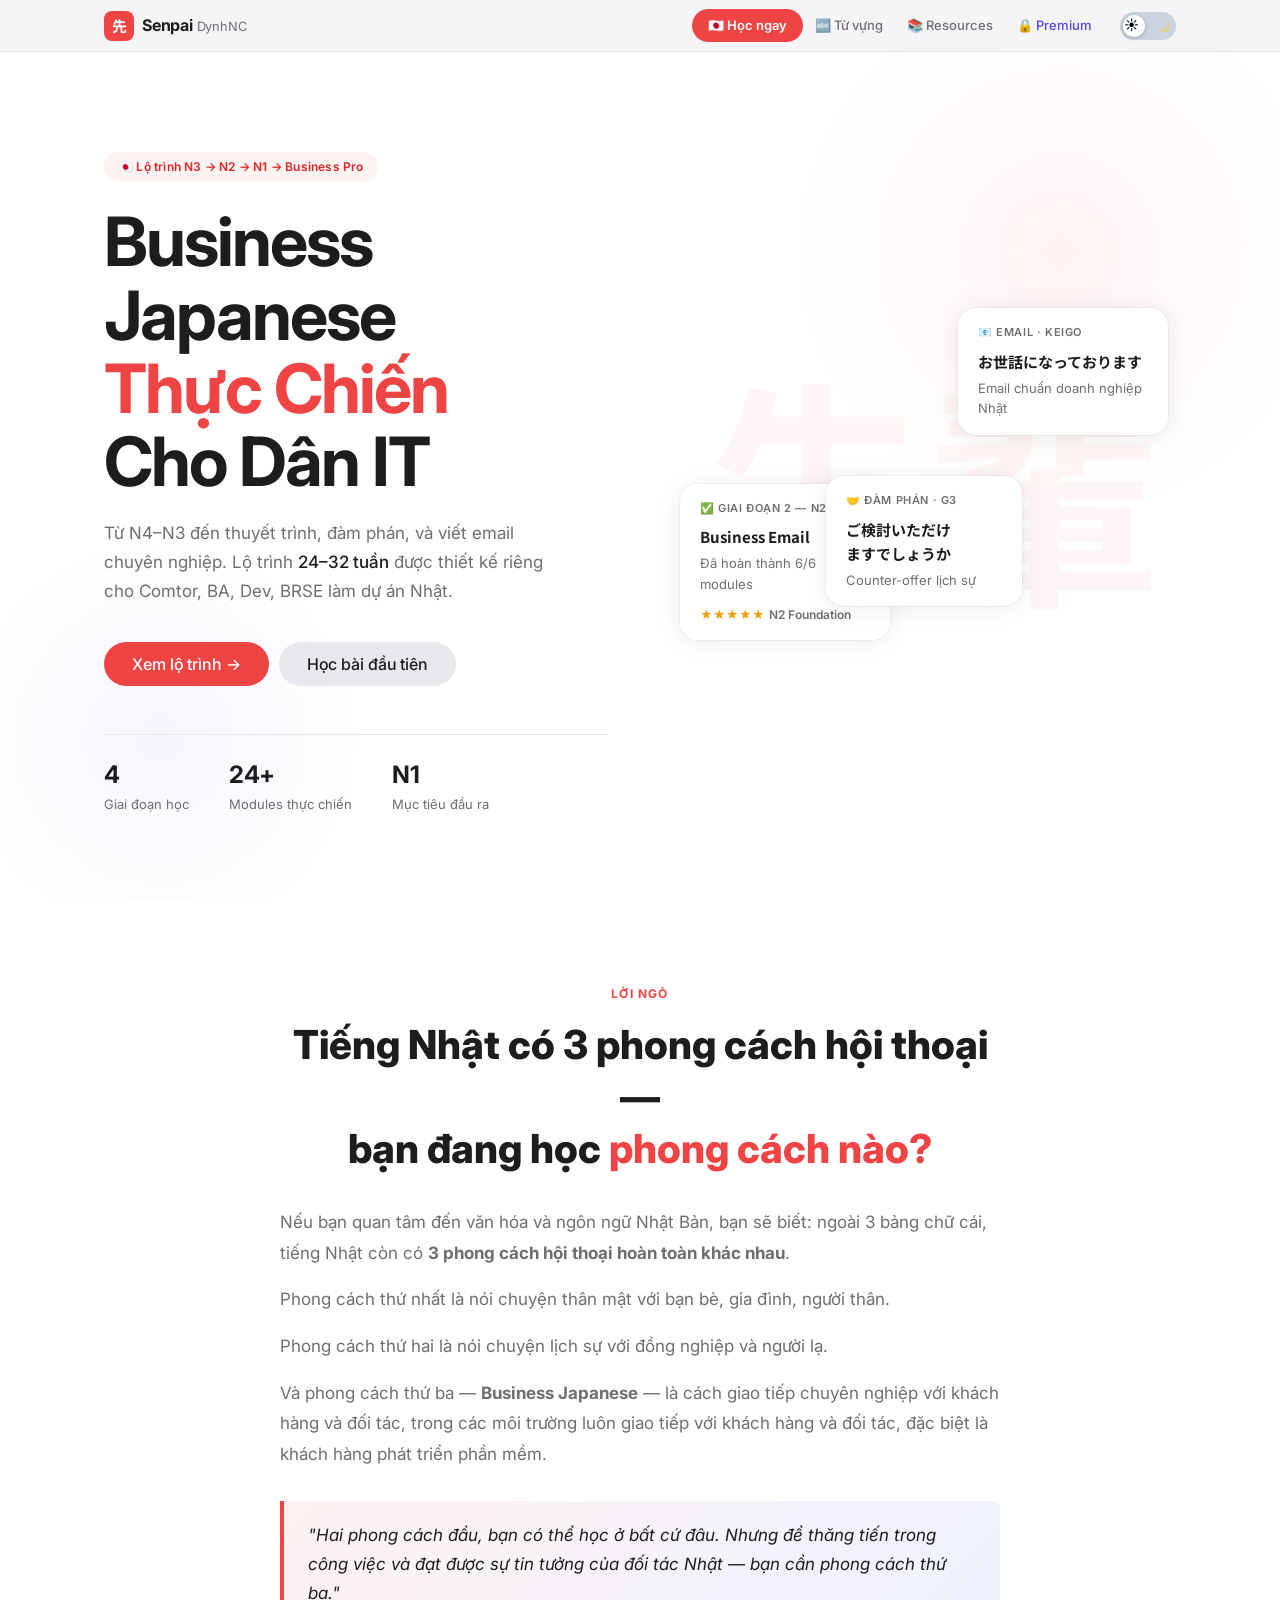
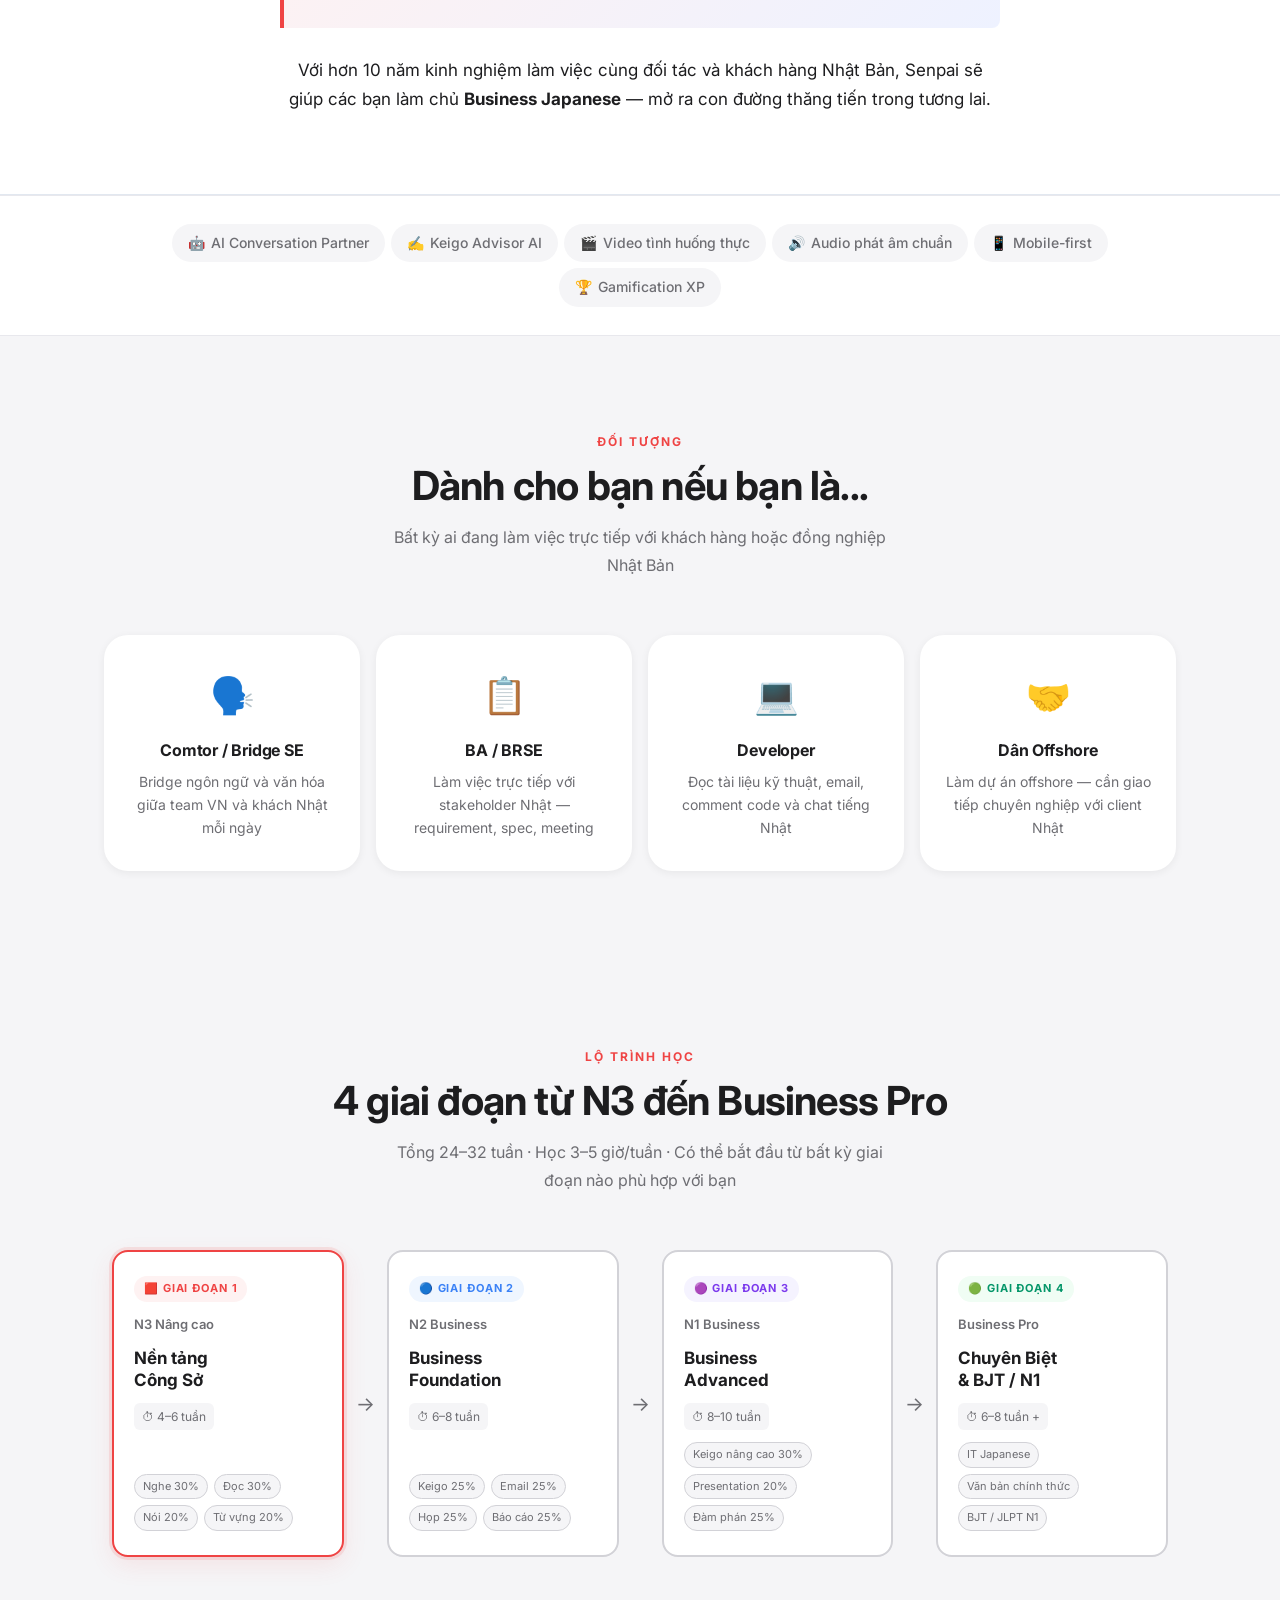
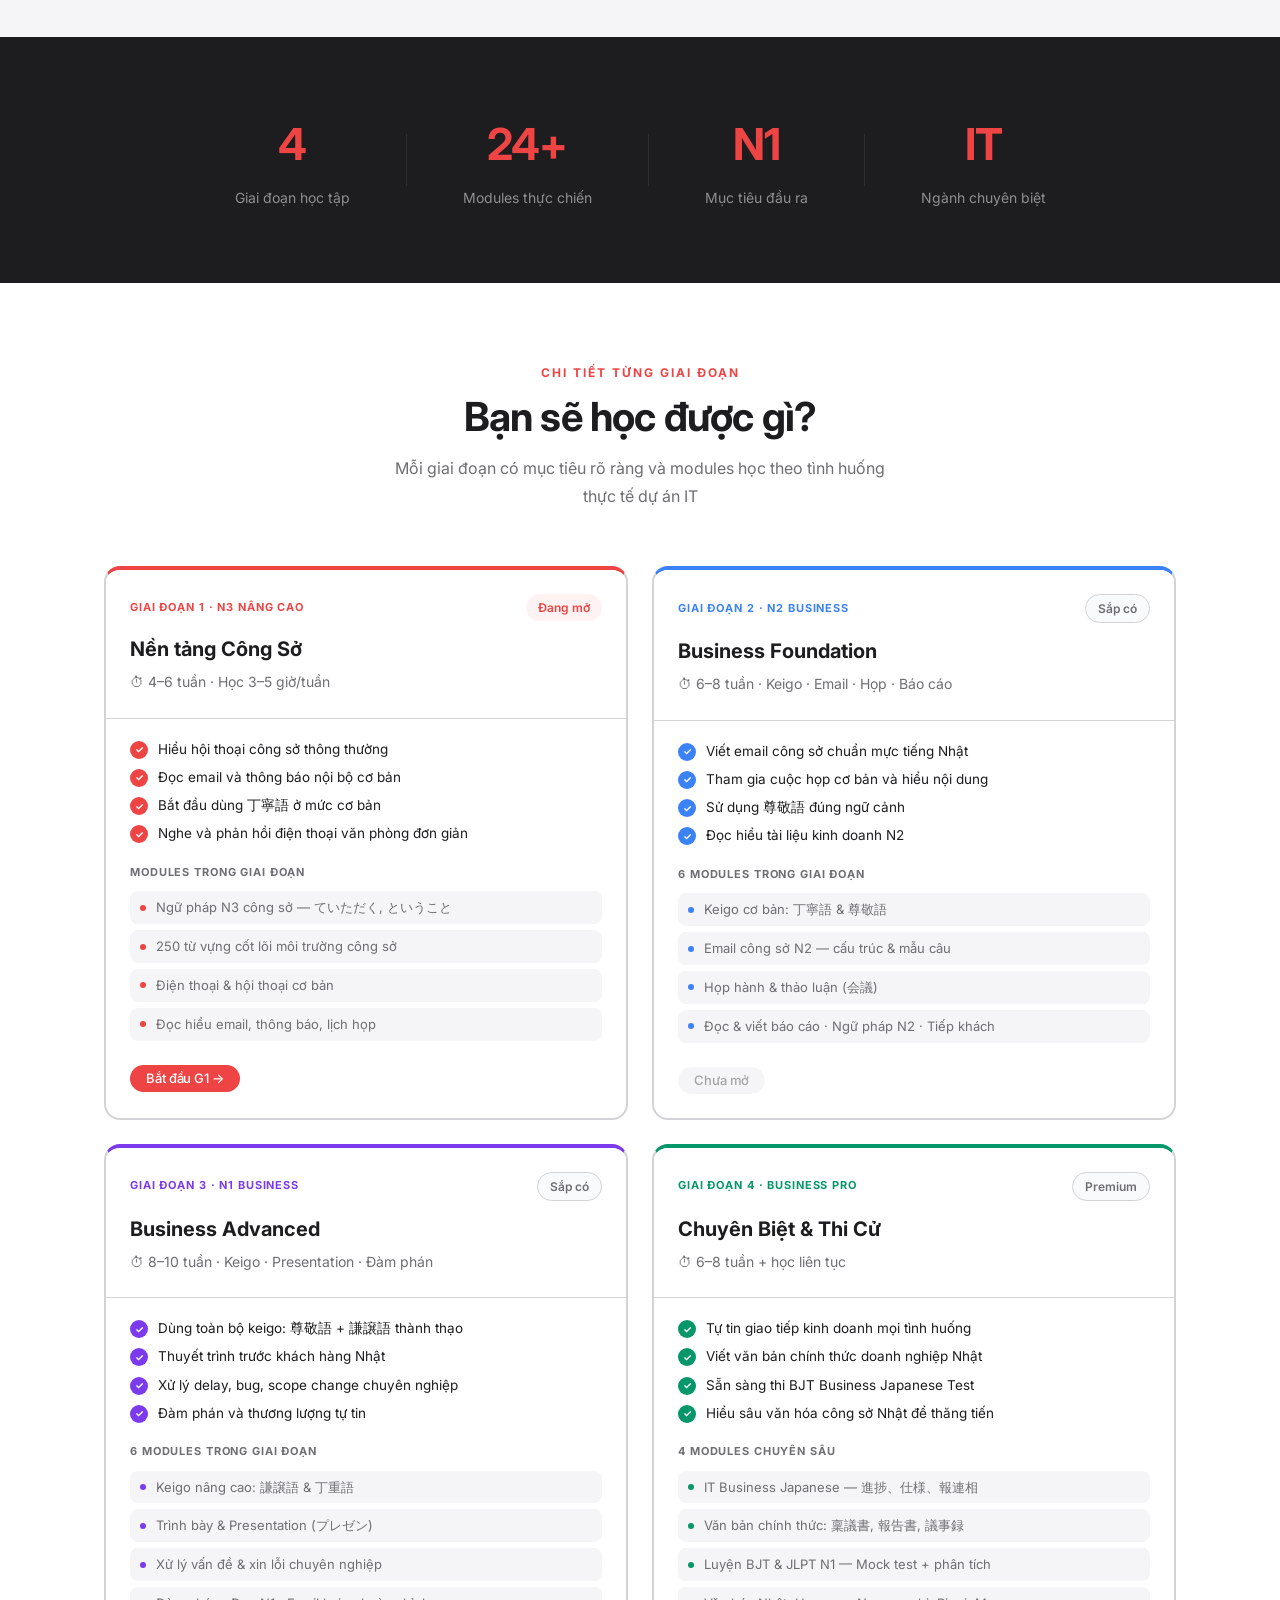
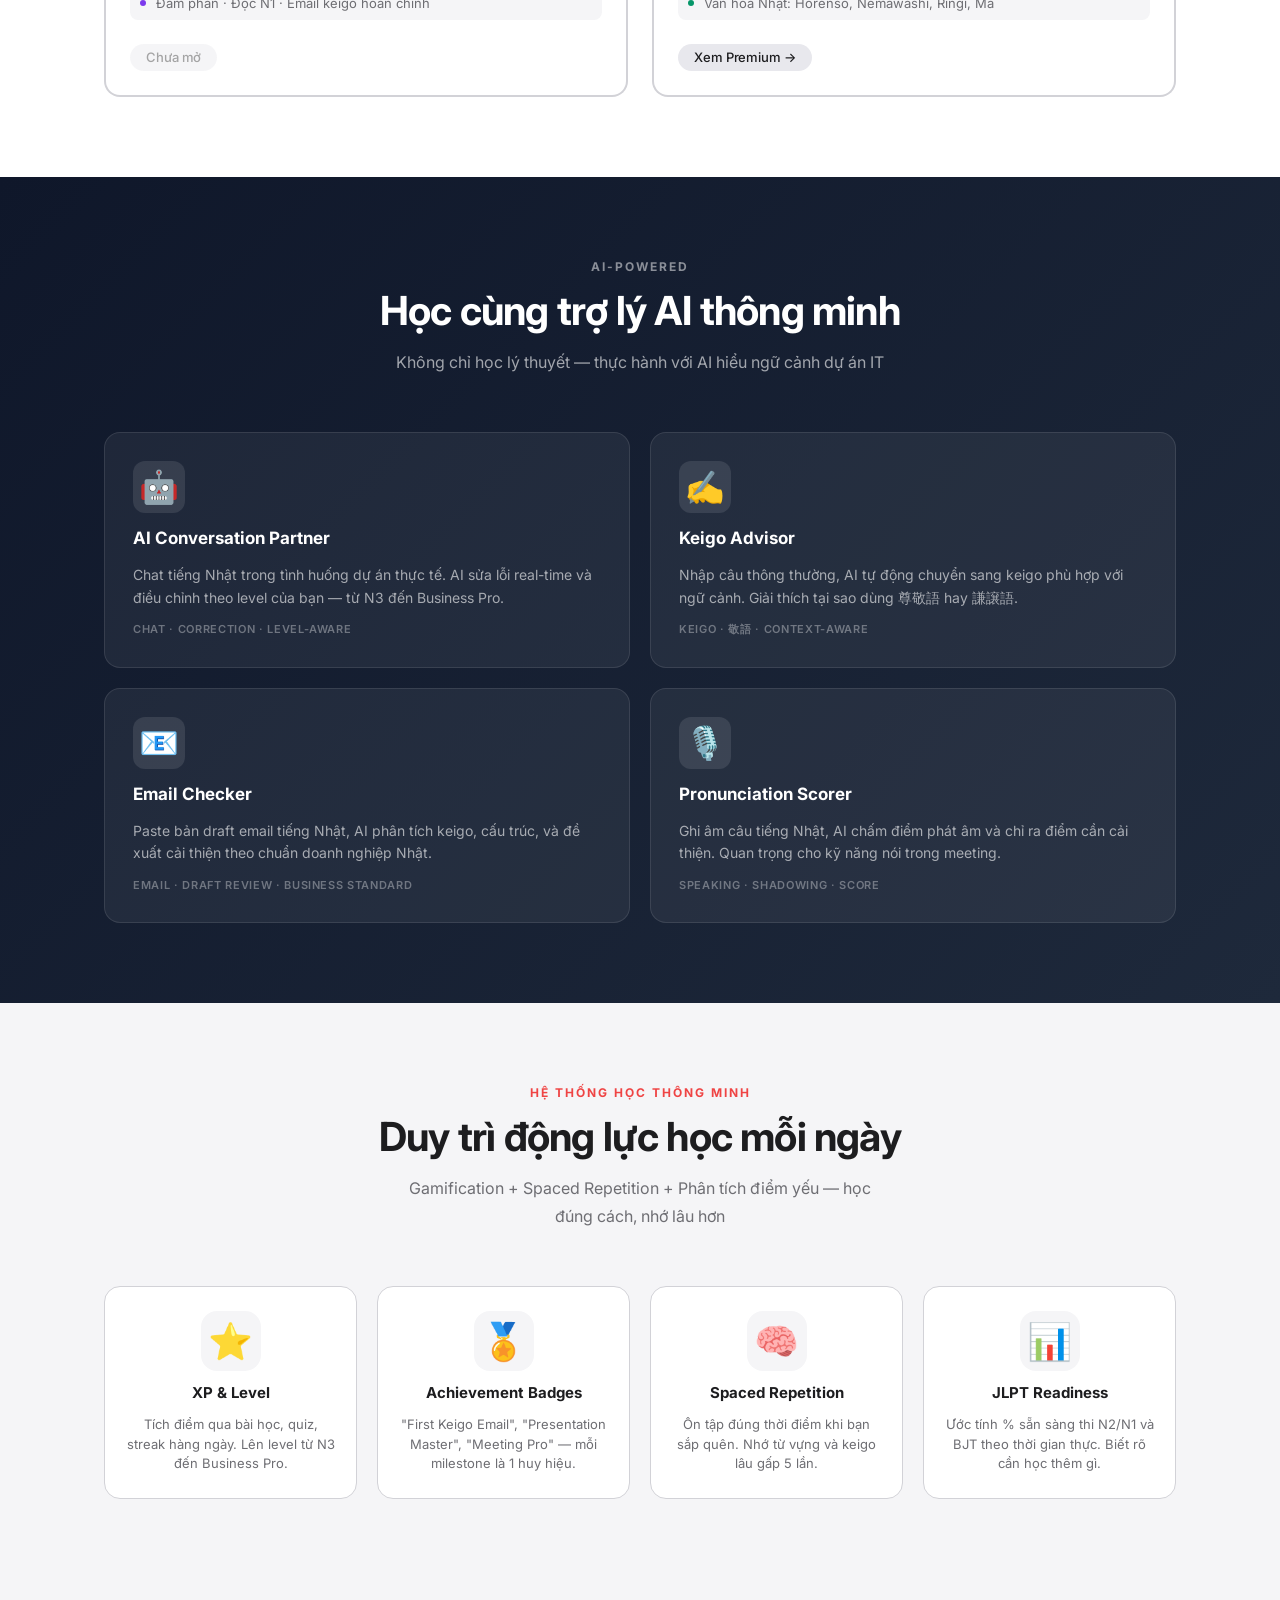
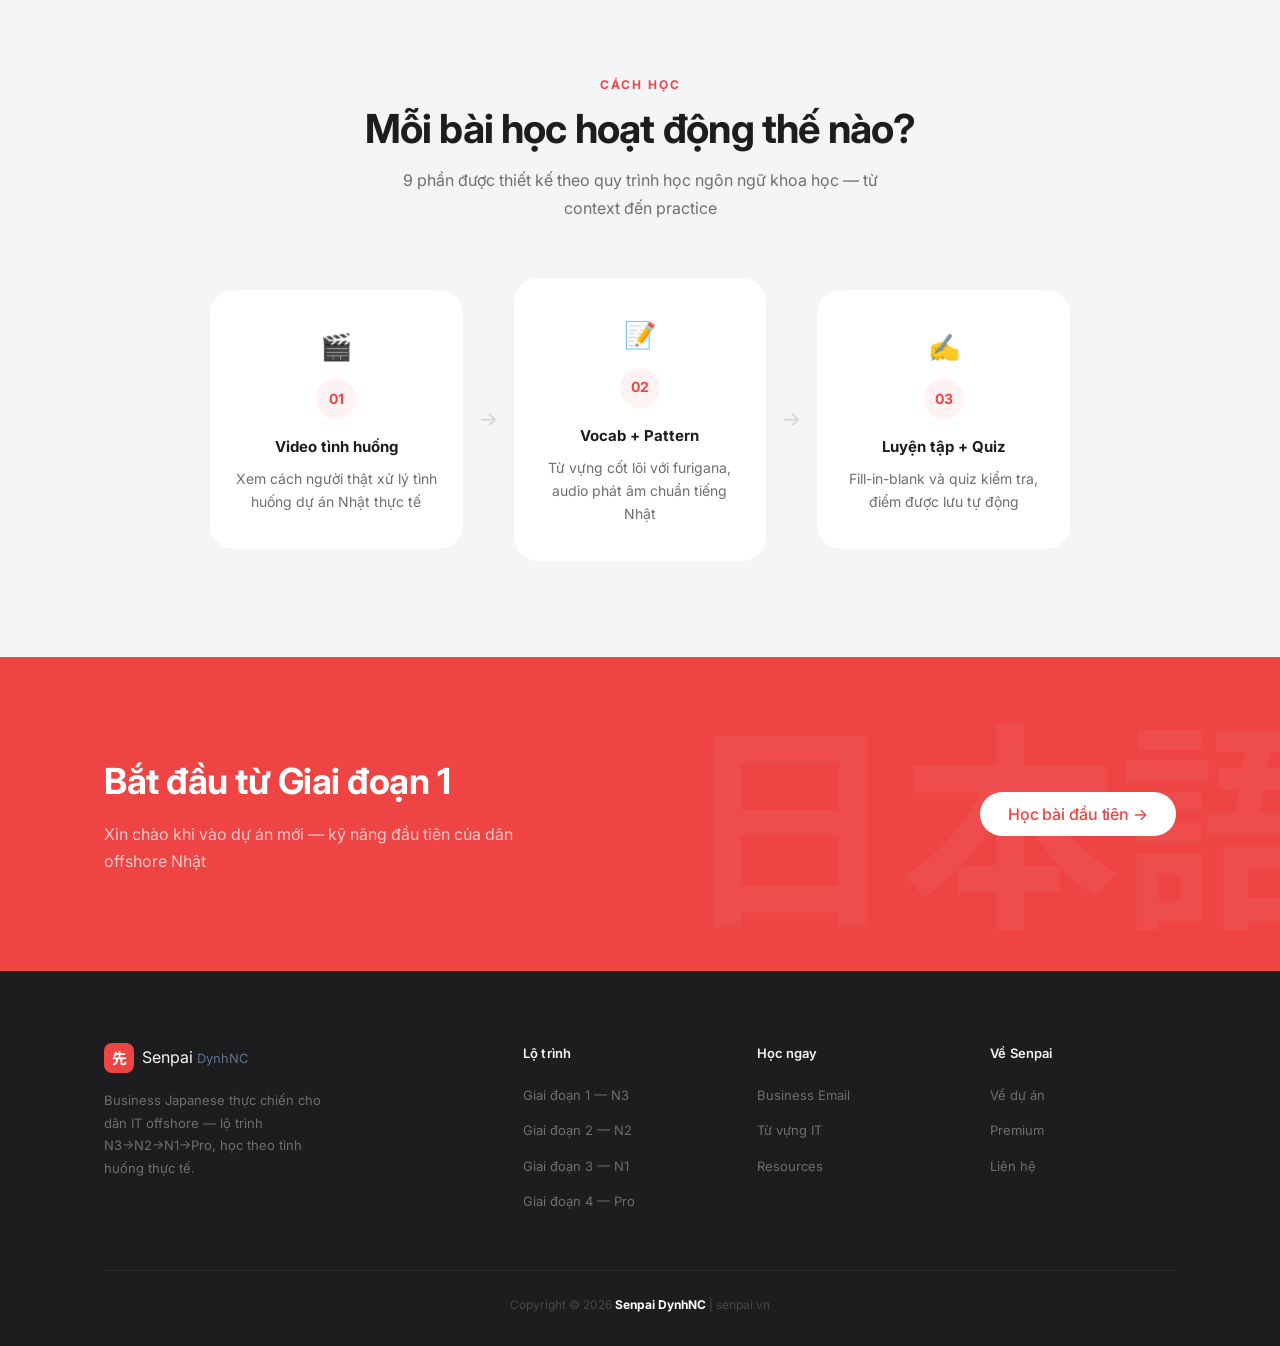
==== commit 2fd9e216: "deploy3 - chỉnh sửa bối cảnh, switch dark/light deploy3 - chỉnh sửa bối cảnh, switch dark/lightmode" ====
--- a/index.html
+++ b/index.html
@@ -1,4 +1,4 @@
-<!DOCTYPE html>
+﻿<!DOCTYPE html>
 <html lang="vi" data-theme="light">
 <head>
   <meta charset="UTF-8">
@@ -412,7 +412,7 @@
   <div class="container">
     <a href="index.html" class="navbar__brand">
       <span class="brand-icon">先</span>
-      <span class="brand-name">Senpai <span style="font-weight:400; color:var(--color-text-muted); font-size:0.8em">DynhNC5</span></span>
+      <span class="brand-name">Senpai <span style="font-weight:400; color:var(--color-text-muted); font-size:0.8em">DynhNC</span></span>
     </a>
     <ul class="navbar__links">
       <li><a href="japanese/index.html" class="link--cta">🇯🇵 Học ngay</a></li>
@@ -421,7 +421,13 @@
       <li><a href="#" class="link--premium">🔒 Premium</a></li>
     </ul>
     <div class="navbar__right">
-      <button class="theme-toggle" aria-label="Đổi giao diện">🌙</button>
+      <button class="theme-toggle" aria-label="Đổi giao diện">
+        <span class="toggle-track">
+          <span class="toggle-sun">☀️</span>
+          <span class="toggle-moon">🌙</span>
+          <span class="toggle-thumb"></span>
+        </span>
+      </button>
     </div>
     <button class="navbar__toggle" aria-label="Menu">☰</button>
   </div>
@@ -1055,7 +1061,7 @@
       <div class="footer__brand">
         <div class="footer__logo">
           <span class="brand-icon">先</span>
-          <span class="brand-name">Senpai <span style="font-weight:400; color:#64748B; font-size:0.8em">DynhNC5</span></span>
+          <span class="brand-name">Senpai <span style="font-weight:400; color:#64748B; font-size:0.8em">DynhNC</span></span>
         </div>
         <p class="footer__tagline">Business Japanese thực chiến cho dân IT offshore — lộ trình N3→N2→N1→Pro, học theo tình huống thực tế.</p>
       </div>
@@ -1086,7 +1092,7 @@
       </div>
     </div>
     <div class="footer__bottom">
-      <p>Copyright © 2026 <strong style="color:#fff">Senpai DynhNC5</strong> | senpai.vn</p>
+      <p>Copyright © 2026 <strong style="color:#fff">Senpai DynhNC</strong> | senpai.vn</p>
     </div>
   </div>
 </footer>
--- a/assets/css/main.css
+++ b/assets/css/main.css
@@ -955,10 +955,14 @@
   margin: 0 0 28px;
   font-size: 1.0625rem;
   font-style: italic;
-  color: var(--color-text);
+  color: #1D1D1F;
   line-height: 1.7;
   text-align: left;
 }
+[data-theme="dark"] .intro__quote {
+  background: linear-gradient(135deg, rgba(239,68,68,0.12), rgba(79,70,229,0.12));
+  color: #F5F5F7;
+}
 
 .intro__cta-text {
   font-size: 1.0625rem;
--- a/assets/css/components.css
+++ b/assets/css/components.css
@@ -295,24 +295,66 @@
 }
 
 /* ===========================================
-   THEME TOGGLE
+   THEME TOGGLE — slide
    =========================================== */
 .theme-toggle {
-  display: flex;
-  align-items: center;
-  justify-content: center;
-  width: 32px;
-  height: 32px;
-  border-radius: var(--radius-md);
-  background: transparent;
-  font-size: 0.9375rem;
-  color: var(--color-text-muted);
+  background: none;
+  border: none;
+  padding: 0;
   cursor: pointer;
-  transition: color var(--transition);
+  display: flex;
+  align-items: center;
   flex-shrink: 0;
 }
 
-.theme-toggle:hover { color: var(--color-text); }
+.toggle-track {
+  position: relative;
+  display: flex;
+  align-items: center;
+  justify-content: space-between;
+  width: 56px;
+  height: 28px;
+  border-radius: 999px;
+  background: #CBD5E1;
+  padding: 0 5px;
+  transition: background 0.3s;
+  box-sizing: border-box;
+}
+
+[data-theme="dark"] .toggle-track { background: #374151; }
+
+.toggle-sun,
+.toggle-moon {
+  font-size: 13px;
+  line-height: 1;
+  z-index: 2;
+  transition: opacity 0.2s, transform 0.2s;
+  pointer-events: none;
+  user-select: none;
+}
+
+/* light mode: sun active */
+.toggle-sun  { opacity: 1;   transform: scale(1.1); }
+.toggle-moon { opacity: 0.4; transform: scale(0.9); }
+
+/* dark mode: moon active */
+[data-theme="dark"] .toggle-sun  { opacity: 0.4; transform: scale(0.9); }
+[data-theme="dark"] .toggle-moon { opacity: 1;   transform: scale(1.1); }
+
+.toggle-thumb {
+  position: absolute;
+  width: 22px;
+  height: 22px;
+  border-radius: 50%;
+  background: #ffffff;
+  box-shadow: 0 1px 4px rgba(0, 0, 0, 0.25);
+  top: 3px;
+  left: 3px;
+  z-index: 1;
+  transition: transform 0.25s cubic-bezier(0.4, 0, 0.2, 1);
+}
+
+[data-theme="dark"] .toggle-thumb { transform: translateX(28px); }
 
 /* ===========================================
    FEATURES STRIP
